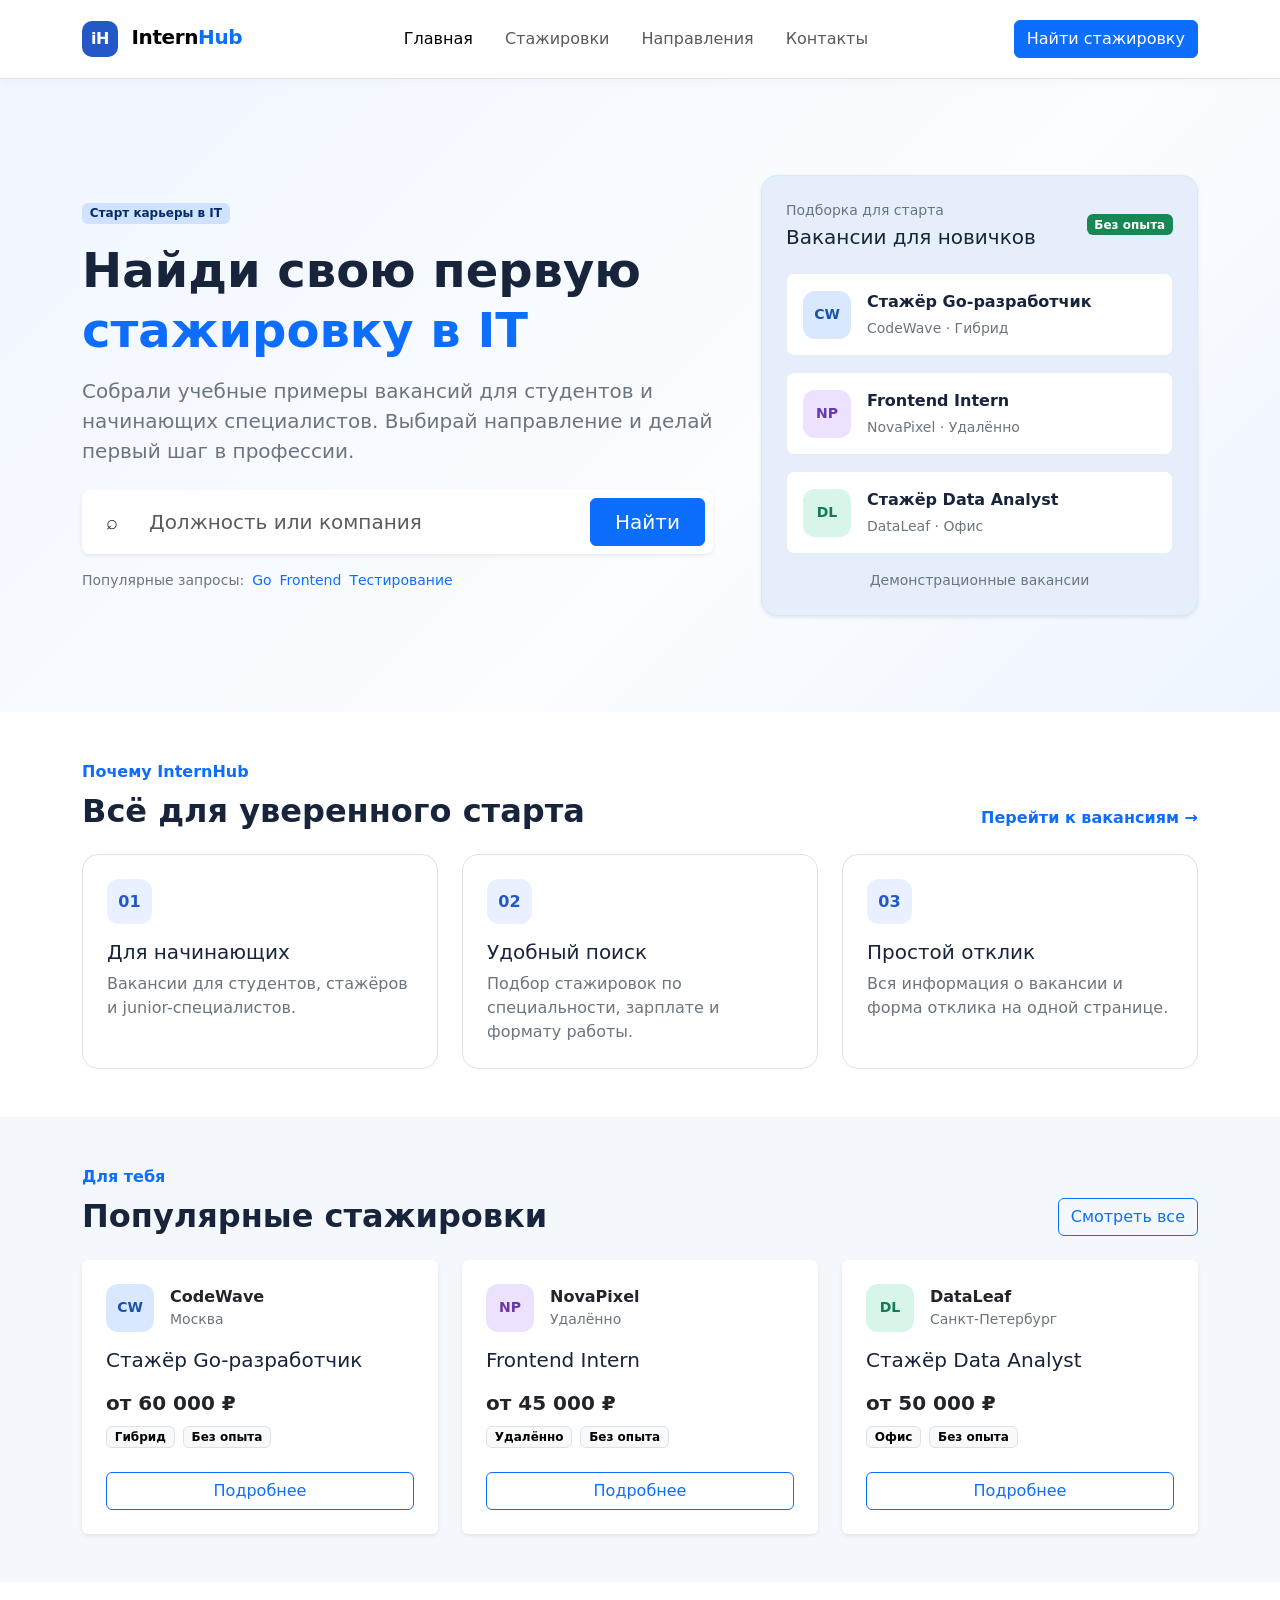
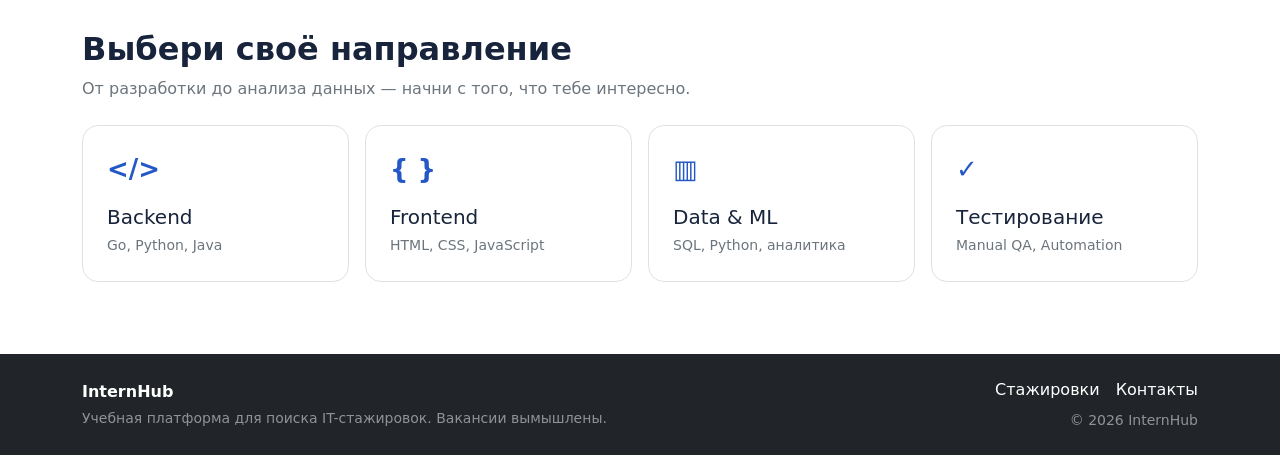
==== index.html @ 25e25982 "feat: create Bootstrap homepage" ====
<!DOCTYPE html>
<html lang="ru">
<head>
  <meta charset="UTF-8">
  <meta name="viewport" content="width=device-width, initial-scale=1.0">
  <meta name="description" content="InternHub — учебная платформа для поиска IT-стажировок и вакансий без опыта.">
  <title>InternHub — стажировки в IT</title>
  <link rel="stylesheet" href="https://cdn.jsdelivr.net/npm/bootstrap@5.3.8/dist/css/bootstrap.min.css">
  <link rel="stylesheet" href="css/custom.css">
</head>
<body>
  <header class="site-header sticky-top">
    <nav class="navbar navbar-expand-lg bg-white border-bottom py-3" aria-label="Основная навигация">
      <div class="container">
        <a class="navbar-brand fw-bold" href="index.html"><span class="brand-mark">iH</span> Intern<span class="text-primary">Hub</span></a>
        <button class="navbar-toggler" type="button" data-bs-toggle="collapse" data-bs-target="#mainNavbar"
                aria-controls="mainNavbar" aria-expanded="false" aria-label="Открыть меню">
          <span class="navbar-toggler-icon"></span>
        </button>
        <div class="collapse navbar-collapse" id="mainNavbar">
          <ul class="navbar-nav mx-auto gap-lg-3">
            <li class="nav-item"><a class="nav-link active" aria-current="page" href="index.html">Главная</a></li>
            <li class="nav-item"><a class="nav-link" href="catalog.html">Стажировки</a></li>
            <li class="nav-item"><a class="nav-link" href="index.html#directions">Направления</a></li>
            <li class="nav-item"><a class="nav-link" href="contacts.html">Контакты</a></li>
          </ul>
          <a class="btn btn-primary mt-3 mt-lg-0" href="catalog.html">Найти стажировку</a>
        </div>
      </div>
    </nav>
  </header>

  <main>
    <section class="hero container-fluid py-5">
      <div class="container py-lg-5">
        <div class="row align-items-center g-5">
          <div class="col-12 col-lg-7">
            <span class="badge bg-primary-subtle text-primary-emphasis mb-3">Старт карьеры в IT</span>
            <h1 class="display-5 fw-bold lh-sm mb-3">Найди свою первую <span class="text-primary">стажировку в IT</span></h1>
            <p class="lead text-secondary mb-4">Собрали учебные примеры вакансий для студентов и начинающих специалистов. Выбирай направление и делай первый шаг в профессии.</p>
            <form class="hero__search bg-white rounded-3 shadow-sm p-2" action="catalog.html" method="get" role="search">
              <div class="input-group input-group-lg">
                <span class="input-group-text bg-white border-0" aria-hidden="true">⌕</span>
                <input class="form-control border-0" type="search" name="q" aria-label="Поиск по должности или компании" placeholder="Должность или компания">
                <button class="btn btn-primary rounded-2 px-4" type="submit">Найти</button>
              </div>
            </form>
            <div class="d-flex flex-wrap align-items-center gap-2 mt-3 small text-secondary">
              <span>Популярные запросы:</span>
              <a href="catalog.html?q=Go" class="text-decoration-none">Go</a>
              <a href="catalog.html?q=Frontend" class="text-decoration-none">Frontend</a>
              <a href="catalog.html?q=QA" class="text-decoration-none">Тестирование</a>
            </div>
          </div>
          <div class="col-12 col-lg-5">
            <div class="hero__panel rounded-4 p-4 shadow-sm">
              <div class="d-flex justify-content-between align-items-center mb-4">
                <div>
                  <p class="text-secondary small mb-1">Подборка для старта</p>
                  <h2 class="h5 mb-0">Вакансии для новичков</h2>
                </div>
                <span class="badge text-bg-success">Без опыта</span>
              </div>
              <div class="preview-job d-flex gap-3 align-items-center bg-white rounded-3 p-3 mb-3">
                <span class="company-avatar company-avatar--blue">CW</span>
                <div>
                  <p class="fw-semibold mb-1">Стажёр Go-разработчик</p>
                  <p class="small text-secondary mb-0">CodeWave · Гибрид</p>
                </div>
              </div>
              <div class="preview-job d-flex gap-3 align-items-center bg-white rounded-3 p-3 mb-3">
                <span class="company-avatar company-avatar--purple">NP</span>
                <div>
                  <p class="fw-semibold mb-1">Frontend Intern</p>
                  <p class="small text-secondary mb-0">NovaPixel · Удалённо</p>
                </div>
              </div>
              <div class="preview-job d-flex gap-3 align-items-center bg-white rounded-3 p-3">
                <span class="company-avatar company-avatar--green">DL</span>
                <div>
                  <p class="fw-semibold mb-1">Стажёр Data Analyst</p>
                  <p class="small text-secondary mb-0">DataLeaf · Офис</p>
                </div>
              </div>
              <p class="small text-secondary text-center mt-3 mb-0">Демонстрационные вакансии</p>
            </div>
          </div>
        </div>
      </div>
    </section>

    <section class="container py-5" id="advantages">
      <div class="row g-4 align-items-end mb-4">
        <div class="col-12 col-lg-8">
          <p class="text-primary fw-semibold mb-2">Почему InternHub</p>
          <h2 class="h2 fw-bold mb-0">Всё для уверенного старта</h2>
        </div>
        <div class="col-12 col-lg-4 text-lg-end"><a class="text-decoration-none fw-semibold" href="catalog.html">Перейти к вакансиям →</a></div>
      </div>
      <div class="row g-4">
        <div class="col-12 col-md-4">
          <div class="feature-card border rounded-4 p-4 h-100 bg-white">
            <span class="feature-card__icon mb-3" aria-hidden="true">01</span>
            <h3 class="h5">Для начинающих</h3>
            <p class="text-secondary mb-0">Вакансии для студентов, стажёров и junior-специалистов.</p>
          </div>
        </div>
        <div class="col-12 col-md-4">
          <div class="feature-card border rounded-4 p-4 h-100 bg-white">
            <span class="feature-card__icon mb-3" aria-hidden="true">02</span>
            <h3 class="h5">Удобный поиск</h3>
            <p class="text-secondary mb-0">Подбор стажировок по специальности, зарплате и формату работы.</p>
          </div>
        </div>
        <div class="col-12 col-md-4">
          <div class="feature-card border rounded-4 p-4 h-100 bg-white">
            <span class="feature-card__icon mb-3" aria-hidden="true">03</span>
            <h3 class="h5">Простой отклик</h3>
            <p class="text-secondary mb-0">Вся информация о вакансии и форма отклика на одной странице.</p>
          </div>
        </div>
      </div>
    </section>

    <section class="section-soft py-5" id="popular">
      <div class="container">
        <div class="d-flex flex-wrap justify-content-between align-items-end gap-3 mb-4">
          <div>
            <p class="text-primary fw-semibold mb-2">Для тебя</p>
            <h2 class="h2 fw-bold mb-0">Популярные стажировки</h2>
          </div>
          <a href="catalog.html" class="btn btn-outline-primary">Смотреть все</a>
        </div>
        <div class="row g-4">
          <div class="col-12 col-md-6 col-lg-4">
            <article class="card job-card h-100 border-0 shadow-sm">
              <div class="card-body p-4 d-flex flex-column">
                <div class="d-flex align-items-center gap-3 mb-3">
                  <span class="company-avatar company-avatar--blue">CW</span>
                  <div><p class="fw-semibold mb-0">CodeWave</p><p class="small text-secondary mb-0">Москва</p></div>
                </div>
                <h3 class="h5"><a class="job-card__link" href="vacancy.html?id=go-backend">Стажёр Go-разработчик</a></h3>
                <p class="fw-bold fs-5 my-2">от 60 000 ₽</p>
                <div class="d-flex flex-wrap gap-2 mb-4"><span class="badge text-bg-light border">Гибрид</span><span class="badge text-bg-light border">Без опыта</span></div>
                <a class="btn btn-outline-primary mt-auto" href="vacancy.html?id=go-backend">Подробнее</a>
              </div>
            </article>
          </div>
          <div class="col-12 col-md-6 col-lg-4">
            <article class="card job-card h-100 border-0 shadow-sm">
              <div class="card-body p-4 d-flex flex-column">
                <div class="d-flex align-items-center gap-3 mb-3">
                  <span class="company-avatar company-avatar--purple">NP</span>
                  <div><p class="fw-semibold mb-0">NovaPixel</p><p class="small text-secondary mb-0">Удалённо</p></div>
                </div>
                <h3 class="h5"><a class="job-card__link" href="vacancy.html?id=frontend">Frontend Intern</a></h3>
                <p class="fw-bold fs-5 my-2">от 45 000 ₽</p>
                <div class="d-flex flex-wrap gap-2 mb-4"><span class="badge text-bg-light border">Удалённо</span><span class="badge text-bg-light border">Без опыта</span></div>
                <a class="btn btn-outline-primary mt-auto" href="vacancy.html?id=frontend">Подробнее</a>
              </div>
            </article>
          </div>
          <div class="col-12 col-md-6 col-lg-4">
            <article class="card job-card h-100 border-0 shadow-sm">
              <div class="card-body p-4 d-flex flex-column">
                <div class="d-flex align-items-center gap-3 mb-3">
                  <span class="company-avatar company-avatar--green">DL</span>
                  <div><p class="fw-semibold mb-0">DataLeaf</p><p class="small text-secondary mb-0">Санкт-Петербург</p></div>
                </div>
                <h3 class="h5"><a class="job-card__link" href="vacancy.html?id=data-analyst">Стажёр Data Analyst</a></h3>
                <p class="fw-bold fs-5 my-2">от 50 000 ₽</p>
                <div class="d-flex flex-wrap gap-2 mb-4"><span class="badge text-bg-light border">Офис</span><span class="badge text-bg-light border">Без опыта</span></div>
                <a class="btn btn-outline-primary mt-auto" href="vacancy.html?id=data-analyst">Подробнее</a>
              </div>
            </article>
          </div>
        </div>
      </div>
    </section>

    <section class="container py-5" id="directions">
      <div class="row align-items-center g-3 mb-4">
        <div class="col-12 col-lg-8"><h2 class="h2 fw-bold mb-2">Выбери своё направление</h2><p class="text-secondary mb-0">От разработки до анализа данных — начни с того, что тебе интересно.</p></div>
      </div>
      <div class="row g-3">
        <div class="col-12 col-sm-6 col-lg-3"><a class="direction-card d-block border rounded-4 p-4 text-decoration-none h-100" href="catalog.html?direction=Backend"><span class="direction-card__icon" aria-hidden="true">&lt;/&gt;</span><h3 class="h5 mt-3 mb-1">Backend</h3><span class="text-secondary small">Go, Python, Java</span></a></div>
        <div class="col-12 col-sm-6 col-lg-3"><a class="direction-card d-block border rounded-4 p-4 text-decoration-none h-100" href="catalog.html?direction=Frontend"><span class="direction-card__icon" aria-hidden="true">{ }</span><h3 class="h5 mt-3 mb-1">Frontend</h3><span class="text-secondary small">HTML, CSS, JavaScript</span></a></div>
        <div class="col-12 col-sm-6 col-lg-3"><a class="direction-card d-block border rounded-4 p-4 text-decoration-none h-100" href="catalog.html?direction=Data"><span class="direction-card__icon" aria-hidden="true">▥</span><h3 class="h5 mt-3 mb-1">Data &amp; ML</h3><span class="text-secondary small">SQL, Python, аналитика</span></a></div>
        <div class="col-12 col-sm-6 col-lg-3"><a class="direction-card d-block border rounded-4 p-4 text-decoration-none h-100" href="catalog.html?direction=QA"><span class="direction-card__icon" aria-hidden="true">✓</span><h3 class="h5 mt-3 mb-1">Тестирование</h3><span class="text-secondary small">Manual QA, Automation</span></a></div>
      </div>
    </section>
  </main>

  <footer class="footer bg-dark text-white py-4 mt-4">
    <div class="container">
      <div class="row align-items-center g-3">
        <div class="col-12 col-md-6"><p class="fw-semibold mb-1">InternHub</p><p class="small text-white-50 mb-0">Учебная платформа для поиска IT-стажировок. Вакансии вымышлены.</p></div>
        <div class="col-12 col-md-6 text-md-end"><a class="text-white text-decoration-none me-3" href="catalog.html">Стажировки</a><a class="text-white text-decoration-none" href="contacts.html">Контакты</a><p class="small text-white-50 mb-0 mt-2">© 2026 InternHub</p></div>
      </div>
    </div>
  </footer>

  <script src="https://cdn.jsdelivr.net/npm/bootstrap@5.3.8/dist/js/bootstrap.bundle.min.js"></script>
</body>
</html>
---- css/custom.css ----
:root {
  --brand: #2458c7;
  --ink: #17243b;
  --soft: #f4f7fc;
}

html { scroll-behavior: smooth; scroll-padding-top: 90px; }
body { min-height: 100vh; color: var(--ink); background: #fff; }
.site-header { box-shadow: 0 2px 12px rgba(21, 46, 87, .04); }
.navbar-brand { letter-spacing: -.4px; }
.brand-mark {
  display: inline-grid;
  place-items: center;
  width: 36px;
  height: 36px;
  margin-right: 7px;
  border-radius: 10px;
  background: var(--brand);
  color: #fff;
  font-size: 16px;
}
.nav-link { font-weight: 500; }

.hero { background: linear-gradient(135deg, #f1f6ff 0%, #fbfdff 60%, #eef5ff 100%); }
.hero__search { max-width: 670px; }
.hero__search .form-control:focus { box-shadow: none; }
.hero__panel { background: #e6eefc; border: 1px solid #d9e6fb; }
.preview-job { border: 1px solid #e8edf5; }
.company-avatar {
  display: inline-grid;
  flex: 0 0 48px;
  place-items: center;
  width: 48px;
  height: 48px;
  border-radius: 12px;
  font-size: 14px;
  font-weight: 800;
}
.company-avatar--blue { color: #1853aa; background: #d9e8ff; }
.company-avatar--purple { color: #6639aa; background: #ece2ff; }
.company-avatar--green { color: #137b56; background: #d7f5e9; }

.section-soft { background: var(--soft); }
.feature-card, .direction-card { transition: box-shadow .2s, transform .2s; }
.feature-card:hover, .direction-card:hover { box-shadow: 0 10px 28px rgba(22, 49, 89, .09); transform: translateY(-2px); }
.feature-card__icon {
  display: inline-grid;
  place-items: center;
  width: 45px;
  height: 45px;
  border-radius: 12px;
  background: #e9f0ff;
  color: var(--brand);
  font-weight: 800;
}
.job-card { transition: transform .2s, box-shadow .2s; }
.job-card:hover { transform: translateY(-3px); box-shadow: 0 14px 30px rgba(25, 50, 91, .12) !important; }
.job-card__link { color: var(--ink); text-decoration: none; }
.job-card__link:hover { color: var(--brand); }
.direction-card { color: var(--ink); background: #fff; }
.direction-card__icon { color: var(--brand); font-weight: 800; font-size: 26px; }

@media (max-width: 575.98px) {
  .hero__search .input-group { flex-wrap: wrap; }
  .hero__search .input-group-text { display: none; }
  .hero__search .form-control { flex: 1 0 100%; padding: 12px; }
  .hero__search .btn { flex: 1 0 100%; margin-top: 8px; }
}
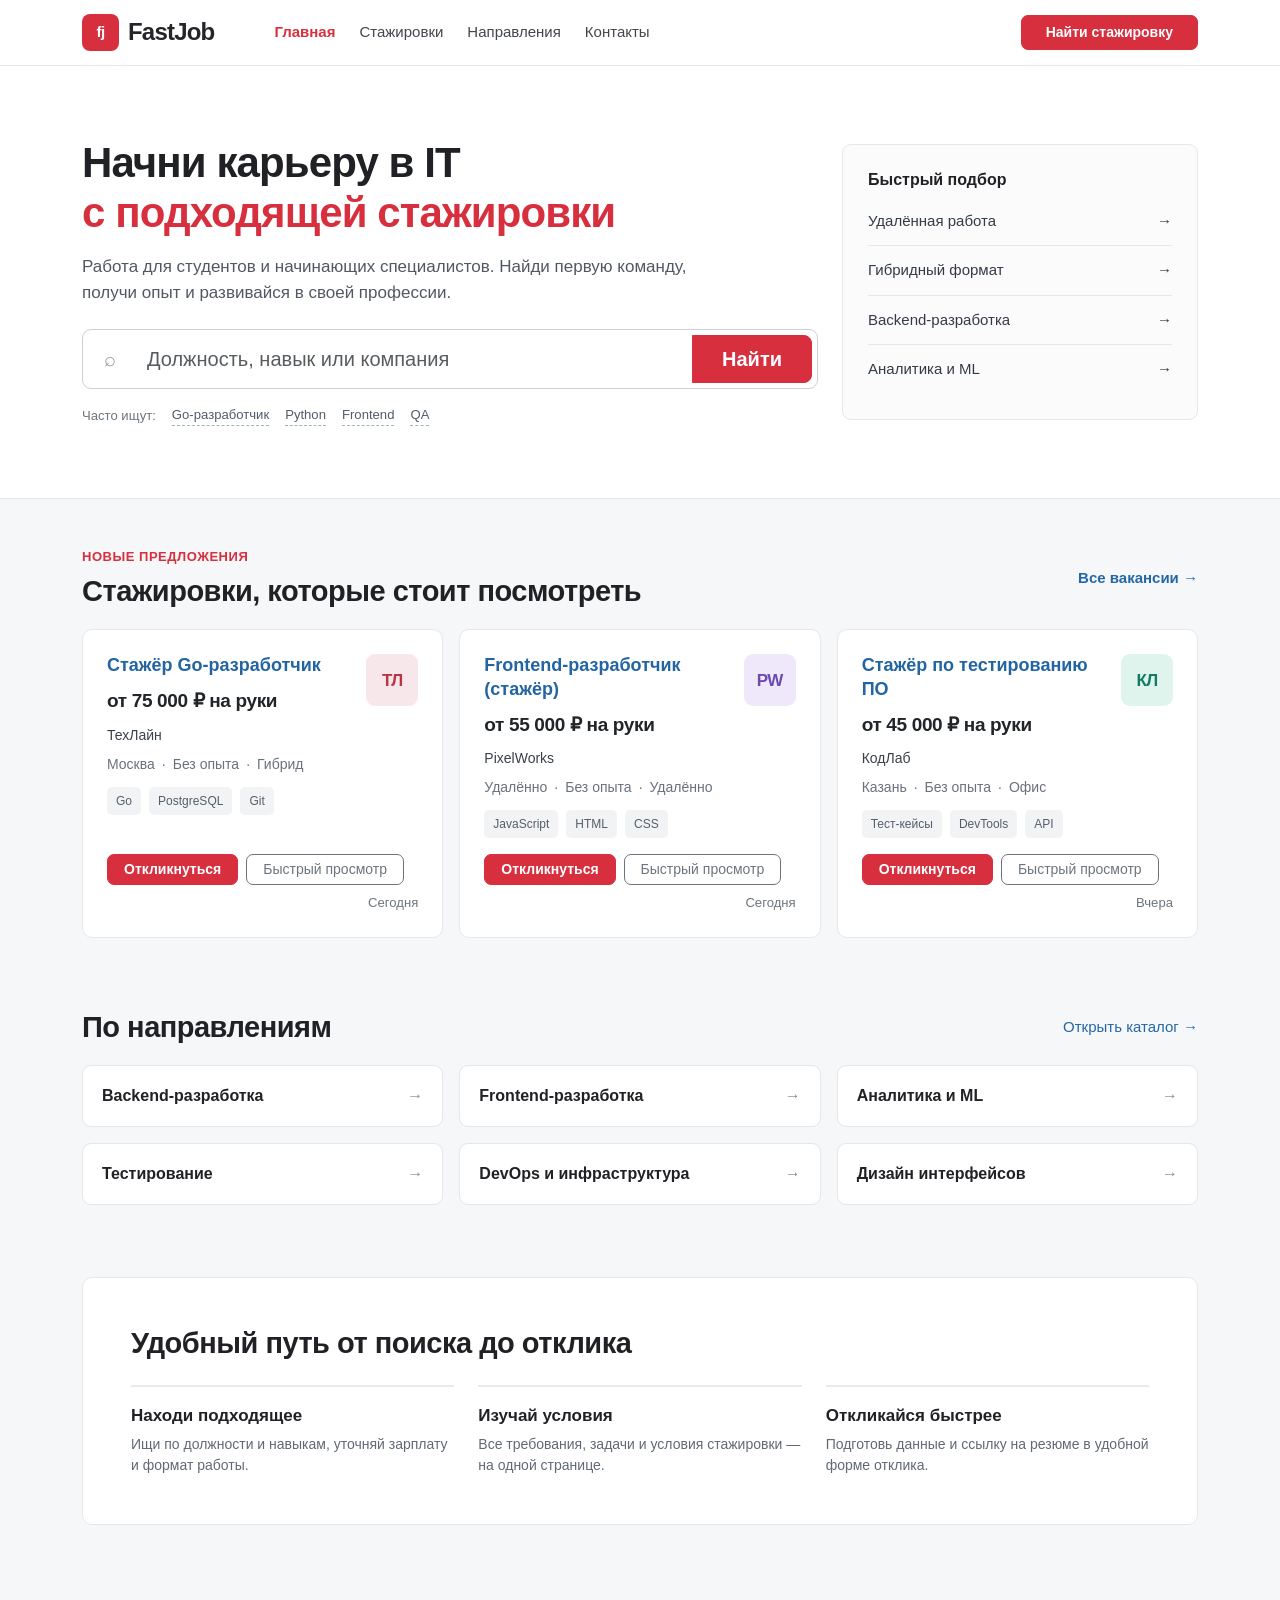
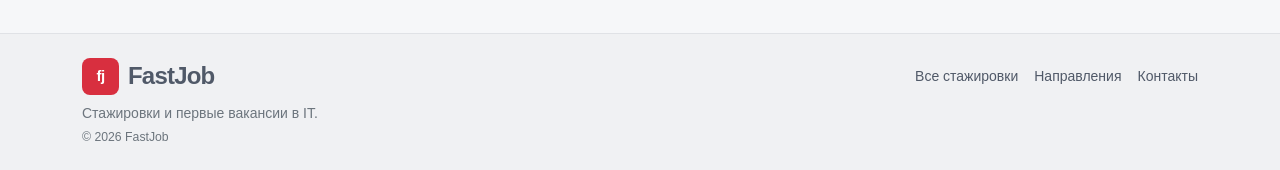
==== commit 6c3691e4: "feat: add Bootstrap components and job pages" ====
--- a/index.html
+++ b/index.html
@@ -2,204 +2,134 @@
 <html lang="ru">
 <head>
   <meta charset="UTF-8">
-  <meta name="viewport" content="width=device-width, initial-scale=1.0">
-  <meta name="description" content="InternHub — учебная платформа для поиска IT-стажировок и вакансий без опыта.">
-  <title>InternHub — стажировки в IT</title>
+  <meta name="viewport" content="width=device-width, initial-scale=1">
+  <meta name="description" content="FastJob — найди стажировку и начни карьеру в IT.">
+  <title>Стажировки в IT — FastJob</title>
   <link rel="stylesheet" href="https://cdn.jsdelivr.net/npm/bootstrap@5.3.8/dist/css/bootstrap.min.css">
   <link rel="stylesheet" href="css/custom.css">
 </head>
 <body>
-  <header class="site-header sticky-top">
-    <nav class="navbar navbar-expand-lg bg-white border-bottom py-3" aria-label="Основная навигация">
-      <div class="container">
-        <a class="navbar-brand fw-bold" href="index.html"><span class="brand-mark">iH</span> Intern<span class="text-primary">Hub</span></a>
-        <button class="navbar-toggler" type="button" data-bs-toggle="collapse" data-bs-target="#mainNavbar"
-                aria-controls="mainNavbar" aria-expanded="false" aria-label="Открыть меню">
-          <span class="navbar-toggler-icon"></span>
-        </button>
-        <div class="collapse navbar-collapse" id="mainNavbar">
-          <ul class="navbar-nav mx-auto gap-lg-3">
-            <li class="nav-item"><a class="nav-link active" aria-current="page" href="index.html">Главная</a></li>
-            <li class="nav-item"><a class="nav-link" href="catalog.html">Стажировки</a></li>
-            <li class="nav-item"><a class="nav-link" href="index.html#directions">Направления</a></li>
-            <li class="nav-item"><a class="nav-link" href="contacts.html">Контакты</a></li>
-          </ul>
-          <a class="btn btn-primary mt-3 mt-lg-0" href="catalog.html">Найти стажировку</a>
+<a class="visually-hidden-focusable" href="#main">Перейти к содержимому</a>
+<header class="site-header sticky-top">
+  <nav class="navbar navbar-expand-lg navbar-light" aria-label="Главное меню">
+    <div class="container">
+      <a class="brand" href="index.html" aria-label="FastJob — главная"><span class="brand__symbol">fj</span><span>FastJob</span></a>
+      <button class="navbar-toggler" type="button" data-bs-toggle="collapse" data-bs-target="#mainNavbar" aria-controls="mainNavbar" aria-expanded="false" aria-label="Открыть меню"><span class="navbar-toggler-icon"></span></button>
+      <div class="collapse navbar-collapse" id="mainNavbar">
+        <ul class="navbar-nav ms-lg-5 me-auto"><li class="nav-item"><a class="nav-link active" aria-current="page" href="index.html">Главная</a></li>
+<li class="nav-item"><a class="nav-link"  href="catalog.html">Стажировки</a></li>
+<li class="nav-item"><a class="nav-link"  href="index.html#directions">Направления</a></li>
+<li class="nav-item"><a class="nav-link"  href="contacts.html">Контакты</a></li></ul>
+        <a class="btn btn-primary mt-3 mt-lg-0 px-4" href="catalog.html">Найти стажировку</a>
+      </div>
+    </div>
+  </nav>
+</header>
+<main id="main">
+  <!-- Поиск -->
+  <section class="home-hero py-5">
+    <div class="container py-lg-4">
+      <div class="row g-4 align-items-center">
+        <div class="col-12 col-lg-8">
+          <h1 class="main-heading mb-3">Начни карьеру в IT<br><span class="text-primary">с подходящей стажировки</span></h1>
+          <p class="home-hero__lead mb-4">Работа для студентов и начинающих специалистов. Найди первую команду, получи опыт и развивайся в своей профессии.</p>
+          <form action="catalog.html" method="get" class="search-panel" role="search">
+            <div class="input-group input-group-lg">
+              <span class="input-group-text" aria-hidden="true">⌕</span>
+              <input class="form-control" type="search" name="q" aria-label="Поиск вакансий" placeholder="Должность, навык или компания">
+              <button type="submit" class="btn btn-primary">Найти</button>
+            </div>
+          </form>
+          <div class="d-flex flex-wrap gap-3 mt-3 quick-links align-items-center small">
+            <span class="text-secondary">Часто ищут:</span>
+            <a href="catalog.html?q=Go">Go-разработчик</a>
+            <a href="catalog.html?q=Python">Python</a>
+            <a href="catalog.html?q=Frontend">Frontend</a>
+            <a href="catalog.html?q=QA">QA</a>
+          </div>
+        </div>
+        <div class="col-12 col-lg-4">
+          <aside class="home-hero__aside" aria-label="Быстрый поиск">
+            <h2 class="aside-title mb-2">Быстрый подбор</h2>
+            <a class="aside-link" href="catalog.html?format=Удалённо"><span>Удалённая работа</span><span aria-hidden="true">→</span></a>
+            <a class="aside-link" href="catalog.html?format=Гибрид"><span>Гибридный формат</span><span aria-hidden="true">→</span></a>
+            <a class="aside-link" href="catalog.html?direction=Backend"><span>Backend-разработка</span><span aria-hidden="true">→</span></a>
+            <a class="aside-link" href="catalog.html?direction=Data"><span>Аналитика и ML</span><span aria-hidden="true">→</span></a>
+          </aside>
         </div>
       </div>
-    </nav>
-  </header>
+    </div>
+  </section>
 
-  <main>
-    <section class="hero container-fluid py-5">
-      <div class="container py-lg-5">
-        <div class="row align-items-center g-5">
-          <div class="col-12 col-lg-7">
-            <span class="badge bg-primary-subtle text-primary-emphasis mb-3">Старт карьеры в IT</span>
-            <h1 class="display-5 fw-bold lh-sm mb-3">Найди свою первую <span class="text-primary">стажировку в IT</span></h1>
-            <p class="lead text-secondary mb-4">Собрали учебные примеры вакансий для студентов и начинающих специалистов. Выбирай направление и делай первый шаг в профессии.</p>
-            <form class="hero__search bg-white rounded-3 shadow-sm p-2" action="catalog.html" method="get" role="search">
-              <div class="input-group input-group-lg">
-                <span class="input-group-text bg-white border-0" aria-hidden="true">⌕</span>
-                <input class="form-control border-0" type="search" name="q" aria-label="Поиск по должности или компании" placeholder="Должность или компания">
-                <button class="btn btn-primary rounded-2 px-4" type="submit">Найти</button>
-              </div>
-            </form>
-            <div class="d-flex flex-wrap align-items-center gap-2 mt-3 small text-secondary">
-              <span>Популярные запросы:</span>
-              <a href="catalog.html?q=Go" class="text-decoration-none">Go</a>
-              <a href="catalog.html?q=Frontend" class="text-decoration-none">Frontend</a>
-              <a href="catalog.html?q=QA" class="text-decoration-none">Тестирование</a>
-            </div>
-          </div>
-          <div class="col-12 col-lg-5">
-            <div class="hero__panel rounded-4 p-4 shadow-sm">
-              <div class="d-flex justify-content-between align-items-center mb-4">
-                <div>
-                  <p class="text-secondary small mb-1">Подборка для старта</p>
-                  <h2 class="h5 mb-0">Вакансии для новичков</h2>
-                </div>
-                <span class="badge text-bg-success">Без опыта</span>
-              </div>
-              <div class="preview-job d-flex gap-3 align-items-center bg-white rounded-3 p-3 mb-3">
-                <span class="company-avatar company-avatar--blue">CW</span>
-                <div>
-                  <p class="fw-semibold mb-1">Стажёр Go-разработчик</p>
-                  <p class="small text-secondary mb-0">CodeWave · Гибрид</p>
-                </div>
-              </div>
-              <div class="preview-job d-flex gap-3 align-items-center bg-white rounded-3 p-3 mb-3">
-                <span class="company-avatar company-avatar--purple">NP</span>
-                <div>
-                  <p class="fw-semibold mb-1">Frontend Intern</p>
-                  <p class="small text-secondary mb-0">NovaPixel · Удалённо</p>
-                </div>
-              </div>
-              <div class="preview-job d-flex gap-3 align-items-center bg-white rounded-3 p-3">
-                <span class="company-avatar company-avatar--green">DL</span>
-                <div>
-                  <p class="fw-semibold mb-1">Стажёр Data Analyst</p>
-                  <p class="small text-secondary mb-0">DataLeaf · Офис</p>
-                </div>
-              </div>
-              <p class="small text-secondary text-center mt-3 mb-0">Демонстрационные вакансии</p>
-            </div>
-          </div>
-        </div>
-      </div>
-    </section>
+  <section class="container py-5" id="popular">
+    <div class="section-heading">
+      <div><div class="kicker mb-2">Новые предложения</div><h2 class="section-title mb-0">Стажировки, которые стоит посмотреть</h2></div>
+      <a class="text-decoration-none fw-semibold" href="catalog.html">Все вакансии →</a>
+    </div>
+    <div class="row g-3" id="homeJobs" aria-live="polite"></div>
+  </section>
 
-    <section class="container py-5" id="advantages">
-      <div class="row g-4 align-items-end mb-4">
-        <div class="col-12 col-lg-8">
-          <p class="text-primary fw-semibold mb-2">Почему InternHub</p>
-          <h2 class="h2 fw-bold mb-0">Всё для уверенного старта</h2>
-        </div>
-        <div class="col-12 col-lg-4 text-lg-end"><a class="text-decoration-none fw-semibold" href="catalog.html">Перейти к вакансиям →</a></div>
-      </div>
+  <section class="container py-4" id="directions">
+    <div class="section-heading"><h2 class="section-title mb-0">По направлениям</h2><a class="text-decoration-none" href="catalog.html">Открыть каталог →</a></div>
+    <div class="row g-3">
+      <div class="col-12 col-sm-6 col-lg-4"><a class="category-link" href="catalog.html?direction=Backend">Backend-разработка <span class="arrow">→</span></a></div>
+      <div class="col-12 col-sm-6 col-lg-4"><a class="category-link" href="catalog.html?direction=Frontend">Frontend-разработка <span class="arrow">→</span></a></div>
+      <div class="col-12 col-sm-6 col-lg-4"><a class="category-link" href="catalog.html?direction=Data">Аналитика и ML <span class="arrow">→</span></a></div>
+      <div class="col-12 col-sm-6 col-lg-4"><a class="category-link" href="catalog.html?direction=QA">Тестирование <span class="arrow">→</span></a></div>
+      <div class="col-12 col-sm-6 col-lg-4"><a class="category-link" href="catalog.html?direction=DevOps">DevOps и инфраструктура <span class="arrow">→</span></a></div>
+      <div class="col-12 col-sm-6 col-lg-4"><a class="category-link" href="catalog.html?direction=Design">Дизайн интерфейсов <span class="arrow">→</span></a></div>
+    </div>
+  </section>
+
+  <section class="container py-5">
+    <div class="surface p-4 p-md-5">
+      <h2 class="section-title mb-4">Удобный путь от поиска до отклика</h2>
       <div class="row g-4">
-        <div class="col-12 col-md-4">
-          <div class="feature-card border rounded-4 p-4 h-100 bg-white">
-            <span class="feature-card__icon mb-3" aria-hidden="true">01</span>
-            <h3 class="h5">Для начинающих</h3>
-            <p class="text-secondary mb-0">Вакансии для студентов, стажёров и junior-специалистов.</p>
-          </div>
-        </div>
-        <div class="col-12 col-md-4">
-          <div class="feature-card border rounded-4 p-4 h-100 bg-white">
-            <span class="feature-card__icon mb-3" aria-hidden="true">02</span>
-            <h3 class="h5">Удобный поиск</h3>
-            <p class="text-secondary mb-0">Подбор стажировок по специальности, зарплате и формату работы.</p>
-          </div>
-        </div>
-        <div class="col-12 col-md-4">
-          <div class="feature-card border rounded-4 p-4 h-100 bg-white">
-            <span class="feature-card__icon mb-3" aria-hidden="true">03</span>
-            <h3 class="h5">Простой отклик</h3>
-            <p class="text-secondary mb-0">Вся информация о вакансии и форма отклика на одной странице.</p>
-          </div>
-        </div>
-      </div>
-    </section>
-
-    <section class="section-soft py-5" id="popular">
-      <div class="container">
-        <div class="d-flex flex-wrap justify-content-between align-items-end gap-3 mb-4">
-          <div>
-            <p class="text-primary fw-semibold mb-2">Для тебя</p>
-            <h2 class="h2 fw-bold mb-0">Популярные стажировки</h2>
-          </div>
-          <a href="catalog.html" class="btn btn-outline-primary">Смотреть все</a>
-        </div>
-        <div class="row g-4">
-          <div class="col-12 col-md-6 col-lg-4">
-            <article class="card job-card h-100 border-0 shadow-sm">
-              <div class="card-body p-4 d-flex flex-column">
-                <div class="d-flex align-items-center gap-3 mb-3">
-                  <span class="company-avatar company-avatar--blue">CW</span>
-                  <div><p class="fw-semibold mb-0">CodeWave</p><p class="small text-secondary mb-0">Москва</p></div>
-                </div>
-                <h3 class="h5"><a class="job-card__link" href="vacancy.html?id=go-backend">Стажёр Go-разработчик</a></h3>
-                <p class="fw-bold fs-5 my-2">от 60 000 ₽</p>
-                <div class="d-flex flex-wrap gap-2 mb-4"><span class="badge text-bg-light border">Гибрид</span><span class="badge text-bg-light border">Без опыта</span></div>
-                <a class="btn btn-outline-primary mt-auto" href="vacancy.html?id=go-backend">Подробнее</a>
-              </div>
-            </article>
-          </div>
-          <div class="col-12 col-md-6 col-lg-4">
-            <article class="card job-card h-100 border-0 shadow-sm">
-              <div class="card-body p-4 d-flex flex-column">
-                <div class="d-flex align-items-center gap-3 mb-3">
-                  <span class="company-avatar company-avatar--purple">NP</span>
-                  <div><p class="fw-semibold mb-0">NovaPixel</p><p class="small text-secondary mb-0">Удалённо</p></div>
-                </div>
-                <h3 class="h5"><a class="job-card__link" href="vacancy.html?id=frontend">Frontend Intern</a></h3>
-                <p class="fw-bold fs-5 my-2">от 45 000 ₽</p>
-                <div class="d-flex flex-wrap gap-2 mb-4"><span class="badge text-bg-light border">Удалённо</span><span class="badge text-bg-light border">Без опыта</span></div>
-                <a class="btn btn-outline-primary mt-auto" href="vacancy.html?id=frontend">Подробнее</a>
-              </div>
-            </article>
-          </div>
-          <div class="col-12 col-md-6 col-lg-4">
-            <article class="card job-card h-100 border-0 shadow-sm">
-              <div class="card-body p-4 d-flex flex-column">
-                <div class="d-flex align-items-center gap-3 mb-3">
-                  <span class="company-avatar company-avatar--green">DL</span>
-                  <div><p class="fw-semibold mb-0">DataLeaf</p><p class="small text-secondary mb-0">Санкт-Петербург</p></div>
-                </div>
-                <h3 class="h5"><a class="job-card__link" href="vacancy.html?id=data-analyst">Стажёр Data Analyst</a></h3>
-                <p class="fw-bold fs-5 my-2">от 50 000 ₽</p>
-                <div class="d-flex flex-wrap gap-2 mb-4"><span class="badge text-bg-light border">Офис</span><span class="badge text-bg-light border">Без опыта</span></div>
-                <a class="btn btn-outline-primary mt-auto" href="vacancy.html?id=data-analyst">Подробнее</a>
-              </div>
-            </article>
-          </div>
-        </div>
-      </div>
-    </section>
-
-    <section class="container py-5" id="directions">
-      <div class="row align-items-center g-3 mb-4">
-        <div class="col-12 col-lg-8"><h2 class="h2 fw-bold mb-2">Выбери своё направление</h2><p class="text-secondary mb-0">От разработки до анализа данных — начни с того, что тебе интересно.</p></div>
-      </div>
-      <div class="row g-3">
-        <div class="col-12 col-sm-6 col-lg-3"><a class="direction-card d-block border rounded-4 p-4 text-decoration-none h-100" href="catalog.html?direction=Backend"><span class="direction-card__icon" aria-hidden="true">&lt;/&gt;</span><h3 class="h5 mt-3 mb-1">Backend</h3><span class="text-secondary small">Go, Python, Java</span></a></div>
-        <div class="col-12 col-sm-6 col-lg-3"><a class="direction-card d-block border rounded-4 p-4 text-decoration-none h-100" href="catalog.html?direction=Frontend"><span class="direction-card__icon" aria-hidden="true">{ }</span><h3 class="h5 mt-3 mb-1">Frontend</h3><span class="text-secondary small">HTML, CSS, JavaScript</span></a></div>
-        <div class="col-12 col-sm-6 col-lg-3"><a class="direction-card d-block border rounded-4 p-4 text-decoration-none h-100" href="catalog.html?direction=Data"><span class="direction-card__icon" aria-hidden="true">▥</span><h3 class="h5 mt-3 mb-1">Data &amp; ML</h3><span class="text-secondary small">SQL, Python, аналитика</span></a></div>
-        <div class="col-12 col-sm-6 col-lg-3"><a class="direction-card d-block border rounded-4 p-4 text-decoration-none h-100" href="catalog.html?direction=QA"><span class="direction-card__icon" aria-hidden="true">✓</span><h3 class="h5 mt-3 mb-1">Тестирование</h3><span class="text-secondary small">Manual QA, Automation</span></a></div>
-      </div>
-    </section>
-  </main>
-
-  <footer class="footer bg-dark text-white py-4 mt-4">
-    <div class="container">
-      <div class="row align-items-center g-3">
-        <div class="col-12 col-md-6"><p class="fw-semibold mb-1">InternHub</p><p class="small text-white-50 mb-0">Учебная платформа для поиска IT-стажировок. Вакансии вымышлены.</p></div>
-        <div class="col-12 col-md-6 text-md-end"><a class="text-white text-decoration-none me-3" href="catalog.html">Стажировки</a><a class="text-white text-decoration-none" href="contacts.html">Контакты</a><p class="small text-white-50 mb-0 mt-2">© 2026 InternHub</p></div>
+        <div class="col-md-4"><div class="benefit-item"><h3>Находи подходящее</h3><p class="mb-0">Ищи по должности и навыкам, уточняй зарплату и формат работы.</p></div></div>
+        <div class="col-md-4"><div class="benefit-item"><h3>Изучай условия</h3><p class="mb-0">Все требования, задачи и условия стажировки — на одной странице.</p></div></div>
+        <div class="col-md-4"><div class="benefit-item"><h3>Откликайся быстрее</h3><p class="mb-0">Подготовь данные и ссылку на резюме в удобной форме отклика.</p></div></div>
       </div>
     </div>
-  </footer>
-
-  <script src="https://cdn.jsdelivr.net/npm/bootstrap@5.3.8/dist/js/bootstrap.bundle.min.js"></script>
+  </section>
+</main>
+<!-- Быстрый просмотр вакансии -->
+<div class="modal fade" id="jobPreviewModal" tabindex="-1" aria-labelledby="modalJobTitle" aria-hidden="true">
+  <div class="modal-dialog modal-dialog-centered modal-lg">
+    <div class="modal-content">
+      <div class="modal-header border-bottom-0 pb-0">
+        <h2 class="modal-title fs-4 fw-bold" id="modalJobTitle">Вакансия</h2>
+        <button type="button" class="btn-close" data-bs-dismiss="modal" aria-label="Закрыть"></button>
+      </div>
+      <div class="modal-body pt-2">
+        <p class="text-secondary mb-2" id="modalCompany"></p>
+        <div class="h5 fw-bold mb-3" id="modalSalary"></div>
+        <p class="mb-1" id="modalDescription"></p>
+      </div>
+      <div class="modal-footer justify-content-start border-top-0 pt-0 pb-4">
+        <a class="btn btn-primary" href="vacancy.html" id="modalApply">Откликнуться</a>
+        <a class="btn btn-outline-secondary" href="vacancy.html" id="modalDetails">Подробнее о вакансии</a>
+      </div>
+    </div>
+  </div>
+</div>
+<footer class="site-footer py-4">
+  <div class="container">
+    <div class="row gy-3 align-items-start">
+      <div class="col-md-6">
+        <a class="brand mb-2" href="index.html"><span class="brand__symbol">fj</span><span>FastJob</span></a>
+        <p class="text-secondary mb-1">Стажировки и первые вакансии в IT.</p>
+        <p class="text-secondary small mb-0">© 2026 FastJob</p>
+      </div>
+      <div class="col-md-6 text-md-end d-flex flex-wrap justify-content-md-end gap-3 pt-md-2">
+        <a href="catalog.html">Все стажировки</a>
+        <a href="index.html#directions">Направления</a>
+        <a href="contacts.html">Контакты</a>
+      </div>
+    </div>
+  </div>
+</footer>
+<button class="back-to-top" id="backToTop" type="button" aria-label="Наверх" title="Наверх">↑</button>
+<script src="https://cdn.jsdelivr.net/npm/bootstrap@5.3.8/dist/js/bootstrap.bundle.min.js"></script>
+<script src="js/app.js"></script>
 </body>
 </html>
--- a/css/custom.css
+++ b/css/custom.css
@@ -1,68 +1,161 @@
 :root {
-  --brand: #2458c7;
-  --ink: #17243b;
-  --soft: #f4f7fc;
+  --accent: #d82f3f;
+  --accent-dark: #b62333;
+  --surface: #fff;
+  --page: #f6f7f9;
+  --text: #202124;
+  --muted: #717782;
+  --line: #e5e7eb;
 }
 
-html { scroll-behavior: smooth; scroll-padding-top: 90px; }
-body { min-height: 100vh; color: var(--ink); background: #fff; }
-.site-header { box-shadow: 0 2px 12px rgba(21, 46, 87, .04); }
-.navbar-brand { letter-spacing: -.4px; }
-.brand-mark {
-  display: inline-grid;
-  place-items: center;
-  width: 36px;
-  height: 36px;
-  margin-right: 7px;
-  border-radius: 10px;
-  background: var(--brand);
-  color: #fff;
-  font-size: 16px;
+html { scroll-behavior: smooth; scroll-padding-top: 95px; }
+body { background: var(--page); color: var(--text); font-family: Arial, Helvetica, sans-serif; font-size: 15px; }
+a { color: #2467a7; }
+a:hover { color: #155187; }
+.min-w-0 { min-width: 0; }
+.text-primary { color: var(--accent) !important; }
+.bg-primary { background-color: var(--accent) !important; }
+.btn-primary {
+  --bs-btn-bg: var(--accent); --bs-btn-border-color: var(--accent);
+  --bs-btn-hover-bg: var(--accent-dark); --bs-btn-hover-border-color: var(--accent-dark);
+  --bs-btn-active-bg: var(--accent-dark); --bs-btn-active-border-color: var(--accent-dark);
+  --bs-btn-disabled-bg: var(--accent); --bs-btn-disabled-border-color: var(--accent);
+  font-weight: 600;
 }
-.nav-link { font-weight: 500; }
+.btn-outline-primary {
+  --bs-btn-color: var(--accent); --bs-btn-border-color: var(--accent);
+  --bs-btn-hover-bg: var(--accent); --bs-btn-hover-border-color: var(--accent);
+  --bs-btn-active-bg: var(--accent-dark); --bs-btn-active-border-color: var(--accent-dark);
+}
+.btn { border-radius: 7px; }
+.form-control, .form-select { border-color: #d9dce1; border-radius: 7px; }
+.form-control:focus, .form-select:focus { border-color: #c6515c; box-shadow: 0 0 0 .2rem rgba(216,47,63,.12); }
+.form-check-input:checked { background-color: var(--accent); border-color: var(--accent); }
+:focus-visible { outline: 3px solid #a3c9f2; outline-offset: 3px; }
 
-.hero { background: linear-gradient(135deg, #f1f6ff 0%, #fbfdff 60%, #eef5ff 100%); }
-.hero__search { max-width: 670px; }
-.hero__search .form-control:focus { box-shadow: none; }
-.hero__panel { background: #e6eefc; border: 1px solid #d9e6fb; }
-.preview-job { border: 1px solid #e8edf5; }
-.company-avatar {
-  display: inline-grid;
-  flex: 0 0 48px;
-  place-items: center;
-  width: 48px;
-  height: 48px;
-  border-radius: 12px;
-  font-size: 14px;
-  font-weight: 800;
+/* Shared navigation */
+.site-header { background: #fff; border-bottom: 1px solid var(--line); }
+.brand { display: inline-flex; align-items: center; gap: 9px; font-size: 24px; font-weight: 800; letter-spacing: -.8px; text-decoration: none; color: #242529; }
+.brand:hover { color: #242529; }
+.brand__symbol { display: inline-flex; justify-content: center; align-items: center; width: 37px; height: 37px; background: var(--accent); border-radius: 8px; color: white; font-size: 15px; letter-spacing: -.5px; }
+.navbar { padding-top: 13px; padding-bottom: 13px; }
+.navbar .nav-link { font-size: 15px; color: #42464d; padding-left: 12px !important; padding-right: 12px !important; }
+.navbar .nav-link:hover, .navbar .nav-link.active { color: var(--accent); }
+.navbar .nav-link.active { font-weight: 700; }
+.site-header .btn { font-size: 14px; }
+
+/* Layout and headings */
+.main-heading { font-size: clamp(28px, 3.8vw, 42px); font-weight: 700; letter-spacing: -.9px; line-height: 1.2; }
+.section-title { font-size: clamp(23px, 2.5vw, 29px); letter-spacing: -.5px; font-weight: 700; }
+.section-heading { display: flex; align-items: center; justify-content: space-between; gap: 14px; margin-bottom: 20px; }
+.surface { background: #fff; border: 1px solid var(--line); border-radius: 10px; }
+.section-subtle { border-top: 1px solid var(--line); }
+.muted { color: var(--muted); }
+.kicker { color: var(--accent); font-weight: 700; font-size: 13px; text-transform: uppercase; letter-spacing: .04em; }
+.breadcrumb { margin-bottom: 18px; font-size: 14px; }
+.breadcrumb-item a { text-decoration: none; }
+.breadcrumb-item.active { color: #636b76; }
+
+/* Homepage search hero */
+.home-hero { background: white; border-bottom: 1px solid var(--line); }
+.home-hero__lead { max-width: 640px; color: #525863; font-size: 17px; }
+.search-panel { max-width: 900px; }
+.search-panel .input-group { background: #fff; border: 1px solid #ccd0d7; border-radius: 9px; padding: 5px; }
+.search-panel .input-group-text { border: none; background: none; color: #9197a1; }
+.search-panel .form-control { border: 0; box-shadow: none; }
+.search-panel .btn { min-width: 120px; }
+.quick-links a { color: #515b69; text-decoration: none; border-bottom: 1px dashed #a9afb8; }
+.quick-links a:hover { color: var(--accent); border-color: var(--accent); }
+.home-hero__aside { padding: 25px; background: #fbfbfc; border: 1px solid var(--line); border-radius: 9px; }
+.aside-title { font-weight: 700; font-size: 16px; }
+.aside-link { display: flex; align-items: center; justify-content: space-between; padding: 13px 0; text-decoration: none; border-bottom: 1px solid var(--line); color: #343b46; }
+.aside-link:last-child { border-bottom: 0; }
+.aside-link:hover { color: var(--accent); }
+.category-link { display: flex; align-items: center; justify-content: space-between; gap: 10px; padding: 18px 19px; border: 1px solid var(--line); border-radius: 9px; background: #fff; color: #202124; text-decoration: none; font-size: 16px; font-weight: 600; transition: border-color .15s, box-shadow .15s; }
+.category-link:hover { color: #202124; border-color: #c2c7d0; box-shadow: 0 3px 10px rgba(0,0,0,.04); }
+.category-link .arrow { color: #858b93; }
+.benefit-item { border-top: 2px solid #e9eaed; padding-top: 19px; }
+.benefit-item h3 { font-size: 17px; font-weight: 700; }
+.benefit-item p { font-size: 14px; color: #616976; }
+
+/* Job listings */
+.job-card { border: 1px solid var(--line); border-radius: 10px; background: #fff; box-shadow: none; }
+.job-card:hover { border-color: #cbd0d9; }
+.job-card__title { font-size: 20px; font-weight: 700; line-height: 1.32; text-decoration: none; color: #2265a2; }
+.job-card__title:hover { color: #1b5487; text-decoration: underline; }
+.job-card__salary { margin: 9px 0; font-size: 21px; font-weight: 700; letter-spacing: -.35px; }
+.job-card__company { color: #39404a; font-size: 14px; }
+.job-card__meta { display: flex; flex-wrap: wrap; gap: 7px; color: #68717d; font-size: 14px; }
+.job-card__description { font-size: 14px; color: #535c69; line-height: 1.5; }
+.job-card--compact { height: 100%; margin-bottom: 0 !important; }
+.job-card--compact .job-card__title { font-size: 18px; }
+.job-card--compact .job-card__salary { font-size: 19px; }
+.job-card--compact .card-body { height: 100%; display: flex; flex-direction: column; }
+.job-card--compact .job-card__meta { margin-bottom: 12px !important; }
+.job-card--compact .card-body > .d-flex:last-child { margin-top: auto; }
+.company-logo { display: inline-flex; align-items: center; justify-content: center; flex: 0 0 52px; width: 52px; height: 52px; border-radius: 9px; font-size: 17px; font-weight: 700; letter-spacing: -.7px; }
+.company-logo--large { width: 64px; height: 64px; flex-basis: 64px; font-size: 21px; }
+.company-logo--ruby { color: #bc3448; background: #f8e7ea; }
+.company-logo--violet { color: #6b4bad; background: #eee8fa; }
+.company-logo--mint { color: #137b66; background: #dff4ed; }
+.company-logo--blue { color: #2b66a8; background: #e3eefb; }
+.company-logo--orange { color: #ad6625; background: #f9ecdd; }
+.company-logo--lilac { color: #94538d; background: #fae8f6; }
+.company-logo--slate { color: #556476; background: #e9edf2; }
+.company-logo--teal { color: #188083; background: #dbf3f1; }
+.company-logo--indigo { color: #4357a1; background: #e4e9fa; }
+.skill-tag { display: inline-block; background: #f1f3f5; color: #555f6c; border-radius: 5px; padding: 5px 9px; font-size: 12px; }
+.filter-panel { position: sticky; top: 94px; }
+.filter-panel legend { font-weight: 700; font-size: 15px; margin-bottom: 11px; }
+.filter-panel label { font-size: 14px; }
+.results-toolbar { display: flex; justify-content: space-between; gap: 16px; align-items: center; flex-wrap: wrap; }
+.results-toolbar select { width: auto; min-width: 205px; }
+.empty-state { background: white; border: 1px solid var(--line); border-radius: 9px; padding: 40px 20px; text-align: center; }
+.empty-state[hidden] { display: none !important; }
+
+/* Vacancy details */
+.vacancy-heading { font-size: clamp(25px, 3vw, 33px); line-height: 1.3; letter-spacing: -.6px; font-weight: 700; }
+.vacancy-salary { font-size: 26px; font-weight: 700; }
+.vacancy-list { padding-left: 21px; margin: 12px 0 0; }
+.vacancy-list li { padding: 0 0 8px 2px; line-height: 1.65; }
+.vacancy-section h2 { font-size: 20px; font-weight: 700; margin-bottom: 14px; }
+.application-card { scroll-margin-top: 90px; }
+.form-label { font-weight: 600; font-size: 14px; }
+.form-text { font-size: 12px; }
+.alert[hidden] { display: none; }
+
+/* Contact page */
+.contact-row { padding: 17px 0; border-bottom: 1px solid var(--line); }
+.contact-row:last-child { border-bottom: 0; }
+.contact-row h3 { font-size: 15px; font-weight: 700; }
+.accordion-item { border-color: var(--line); }
+.accordion-button:not(.collapsed) { background: #fff4f4; color: #922633; box-shadow: none; }
+.accordion-button:focus { box-shadow: 0 0 0 .2rem rgba(216,47,63,.13); }
+
+/* Footer */
+.site-footer { background: #f0f1f3; border-top: 1px solid #e0e2e6; margin-top: 60px; font-size: 14px; }
+.site-footer a { color: #505968; text-decoration: none; }
+.site-footer a:hover { color: var(--accent); }
+.back-to-top { position: fixed; right: 24px; bottom: 24px; z-index: 900; width: 44px; height: 44px; border: 1px solid #d8dbe0; background: #fff; border-radius: 50%; box-shadow: 0 5px 20px rgba(0,0,0,.1); opacity: 0; visibility: hidden; transition: opacity .2s; }
+.back-to-top.is-visible { opacity: 1; visibility: visible; }
+
+@media (max-width: 991.98px) {
+  .filter-panel { position: static; }
+  .home-hero__aside { margin-top: 24px; }
+  .navbar .nav-link { padding-left: 0 !important; }
 }
-.company-avatar--blue { color: #1853aa; background: #d9e8ff; }
-.company-avatar--purple { color: #6639aa; background: #ece2ff; }
-.company-avatar--green { color: #137b56; background: #d7f5e9; }
-
-.section-soft { background: var(--soft); }
-.feature-card, .direction-card { transition: box-shadow .2s, transform .2s; }
-.feature-card:hover, .direction-card:hover { box-shadow: 0 10px 28px rgba(22, 49, 89, .09); transform: translateY(-2px); }
-.feature-card__icon {
-  display: inline-grid;
-  place-items: center;
-  width: 45px;
-  height: 45px;
-  border-radius: 12px;
-  background: #e9f0ff;
-  color: var(--brand);
-  font-weight: 800;
+@media (max-width: 575.98px) {
+  .home-hero { padding-top: 35px !important; }
+  .search-panel .input-group { flex-wrap: wrap; }
+  .search-panel .input-group-text { display: none; }
+  .search-panel .form-control { flex: 1 0 100%; padding: 10px 12px; }
+  .search-panel .btn { flex: 1 0 100%; margin-top: 5px; }
+  .job-card .card-body { padding: 20px !important; }
+  .job-card__title { font-size: 18px; }
+  .job-card__salary { font-size: 19px; }
+  .job-card__description { display: none; }
+  .company-logo { width: 43px; height: 43px; flex-basis: 43px; font-size: 14px; }
+  .company-logo--large { width: 60px; height: 60px; flex-basis: 60px; }
+  .results-toolbar select { width: 100%; }
+  .site-footer { margin-top: 40px; }
 }
-.job-card { transition: transform .2s, box-shadow .2s; }
-.job-card:hover { transform: translateY(-3px); box-shadow: 0 14px 30px rgba(25, 50, 91, .12) !important; }
-.job-card__link { color: var(--ink); text-decoration: none; }
-.job-card__link:hover { color: var(--brand); }
-.direction-card { color: var(--ink); background: #fff; }
-.direction-card__icon { color: var(--brand); font-weight: 800; font-size: 26px; }
-
-@media (max-width: 575.98px) {
-  .hero__search .input-group { flex-wrap: wrap; }
-  .hero__search .input-group-text { display: none; }
-  .hero__search .form-control { flex: 1 0 100%; padding: 12px; }
-  .hero__search .btn { flex: 1 0 100%; margin-top: 8px; }
-}
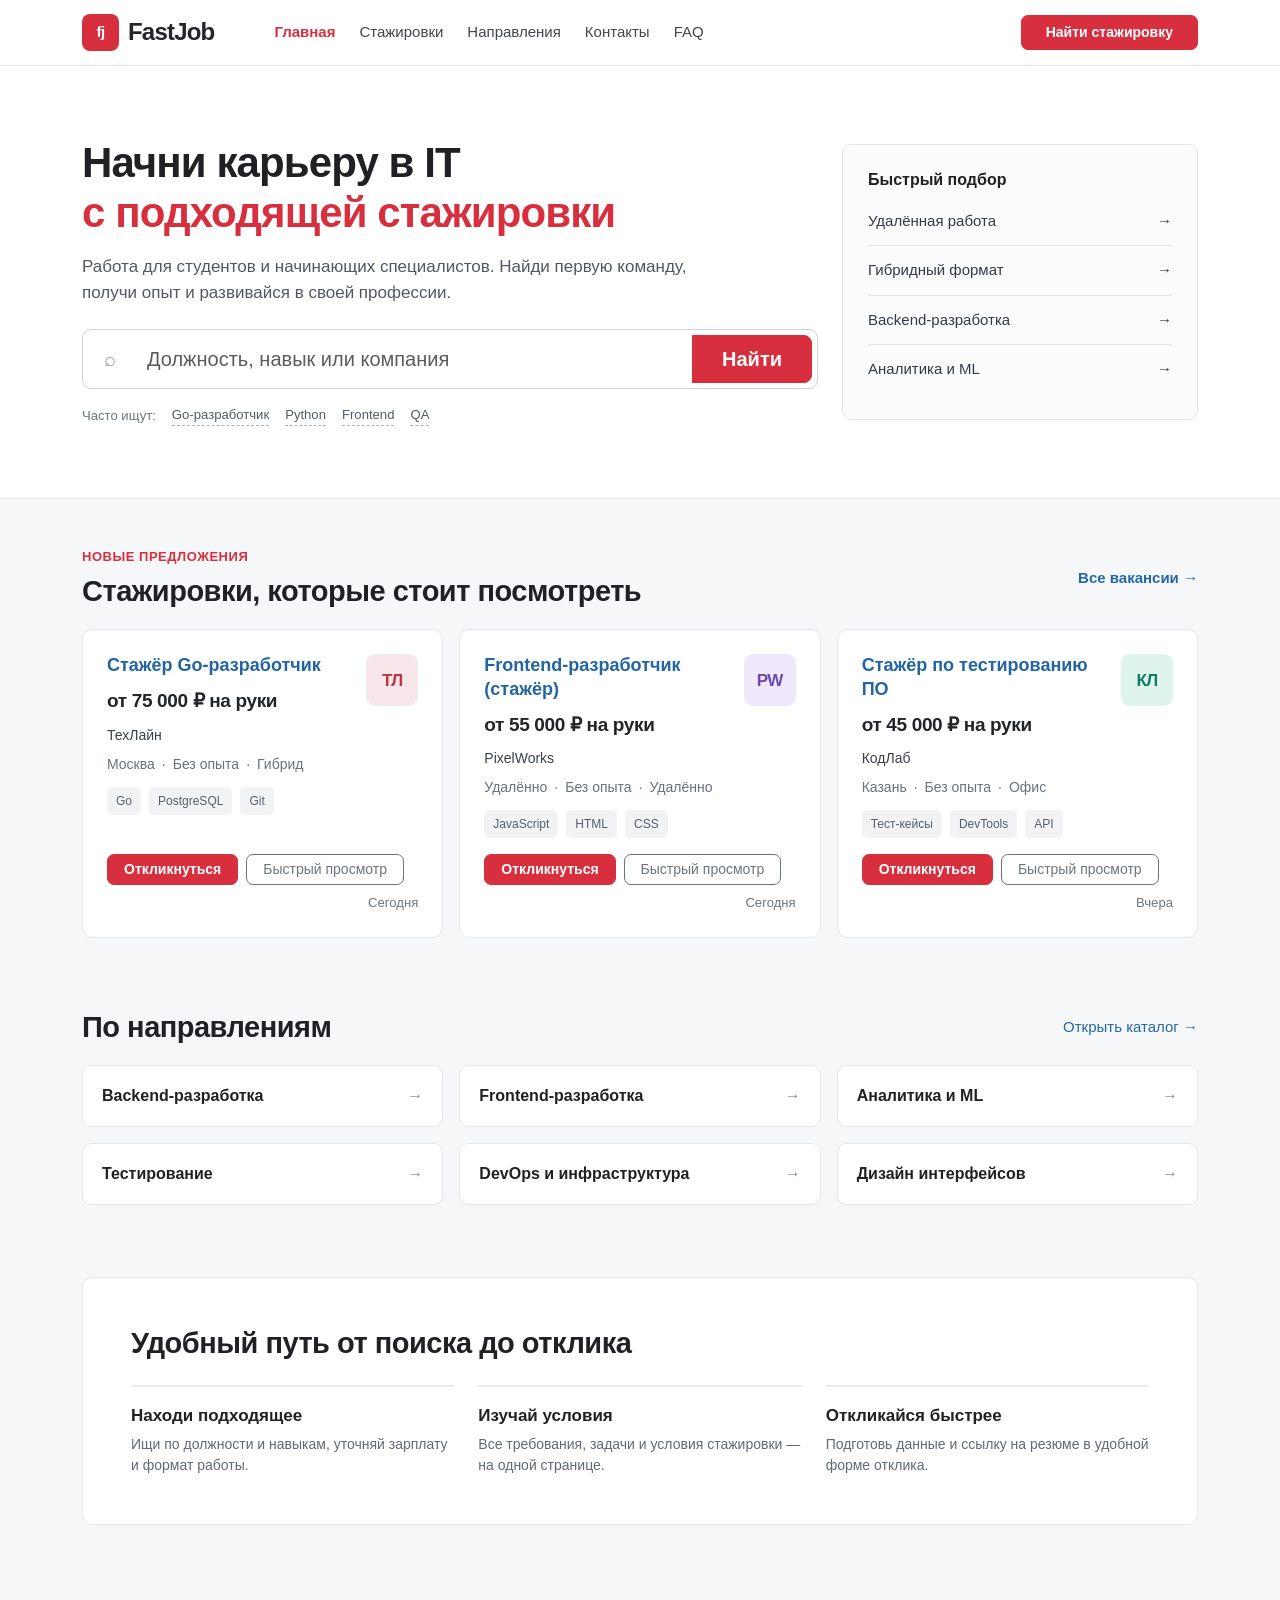
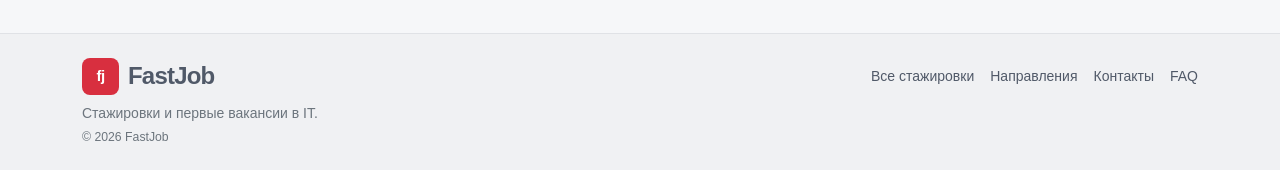
==== commit 71be21d6: "fix: finalize FastJob website" ====
--- a/index.html
+++ b/index.html
@@ -4,7 +4,7 @@
   <meta charset="UTF-8">
   <meta name="viewport" content="width=device-width, initial-scale=1">
   <meta name="description" content="FastJob — найди стажировку и начни карьеру в IT.">
-  <title>Стажировки в IT — FastJob</title>
+  <title>Главная — FastJob</title>
   <link rel="stylesheet" href="https://cdn.jsdelivr.net/npm/bootstrap@5.3.8/dist/css/bootstrap.min.css">
   <link rel="stylesheet" href="css/custom.css">
 </head>
@@ -19,7 +19,8 @@
         <ul class="navbar-nav ms-lg-5 me-auto"><li class="nav-item"><a class="nav-link active" aria-current="page" href="index.html">Главная</a></li>
 <li class="nav-item"><a class="nav-link"  href="catalog.html">Стажировки</a></li>
 <li class="nav-item"><a class="nav-link"  href="index.html#directions">Направления</a></li>
-<li class="nav-item"><a class="nav-link"  href="contacts.html">Контакты</a></li></ul>
+<li class="nav-item"><a class="nav-link"  href="contacts.html">Контакты</a></li>
+<li class="nav-item"><a class="nav-link" href="contacts.html#faq">FAQ</a></li></ul>
         <a class="btn btn-primary mt-3 mt-lg-0 px-4" href="catalog.html">Найти стажировку</a>
       </div>
     </div>
@@ -36,7 +37,7 @@
           <form action="catalog.html" method="get" class="search-panel" role="search">
             <div class="input-group input-group-lg">
               <span class="input-group-text" aria-hidden="true">⌕</span>
-              <input class="form-control" type="search" name="q" aria-label="Поиск вакансий" placeholder="Должность, навык или компания">
+              <input class="form-control" id="homeSearchQuery" type="search" name="q" aria-label="Поиск вакансий" placeholder="Должность, навык или компания">
               <button type="submit" class="btn btn-primary">Найти</button>
             </div>
           </form>
@@ -124,6 +125,7 @@
         <a href="catalog.html">Все стажировки</a>
         <a href="index.html#directions">Направления</a>
         <a href="contacts.html">Контакты</a>
+        <a href="contacts.html#faq">FAQ</a>
       </div>
     </div>
   </div>
--- a/css/custom.css
+++ b/css/custom.css
@@ -124,6 +124,11 @@
 .form-text { font-size: 12px; }
 .alert[hidden] { display: none; }
 
+/* FAQ target and long answers */
+.faq-section { scroll-margin-top: 105px; }
+.accordion-body { color: #424a55; line-height: 1.7; max-width: 960px; padding-top: 18px; padding-bottom: 22px; }
+.accordion-button { font-weight: 600; line-height: 1.5; }
+
 /* Contact page */
 .contact-row { padding: 17px 0; border-bottom: 1px solid var(--line); }
 .contact-row:last-child { border-bottom: 0; }
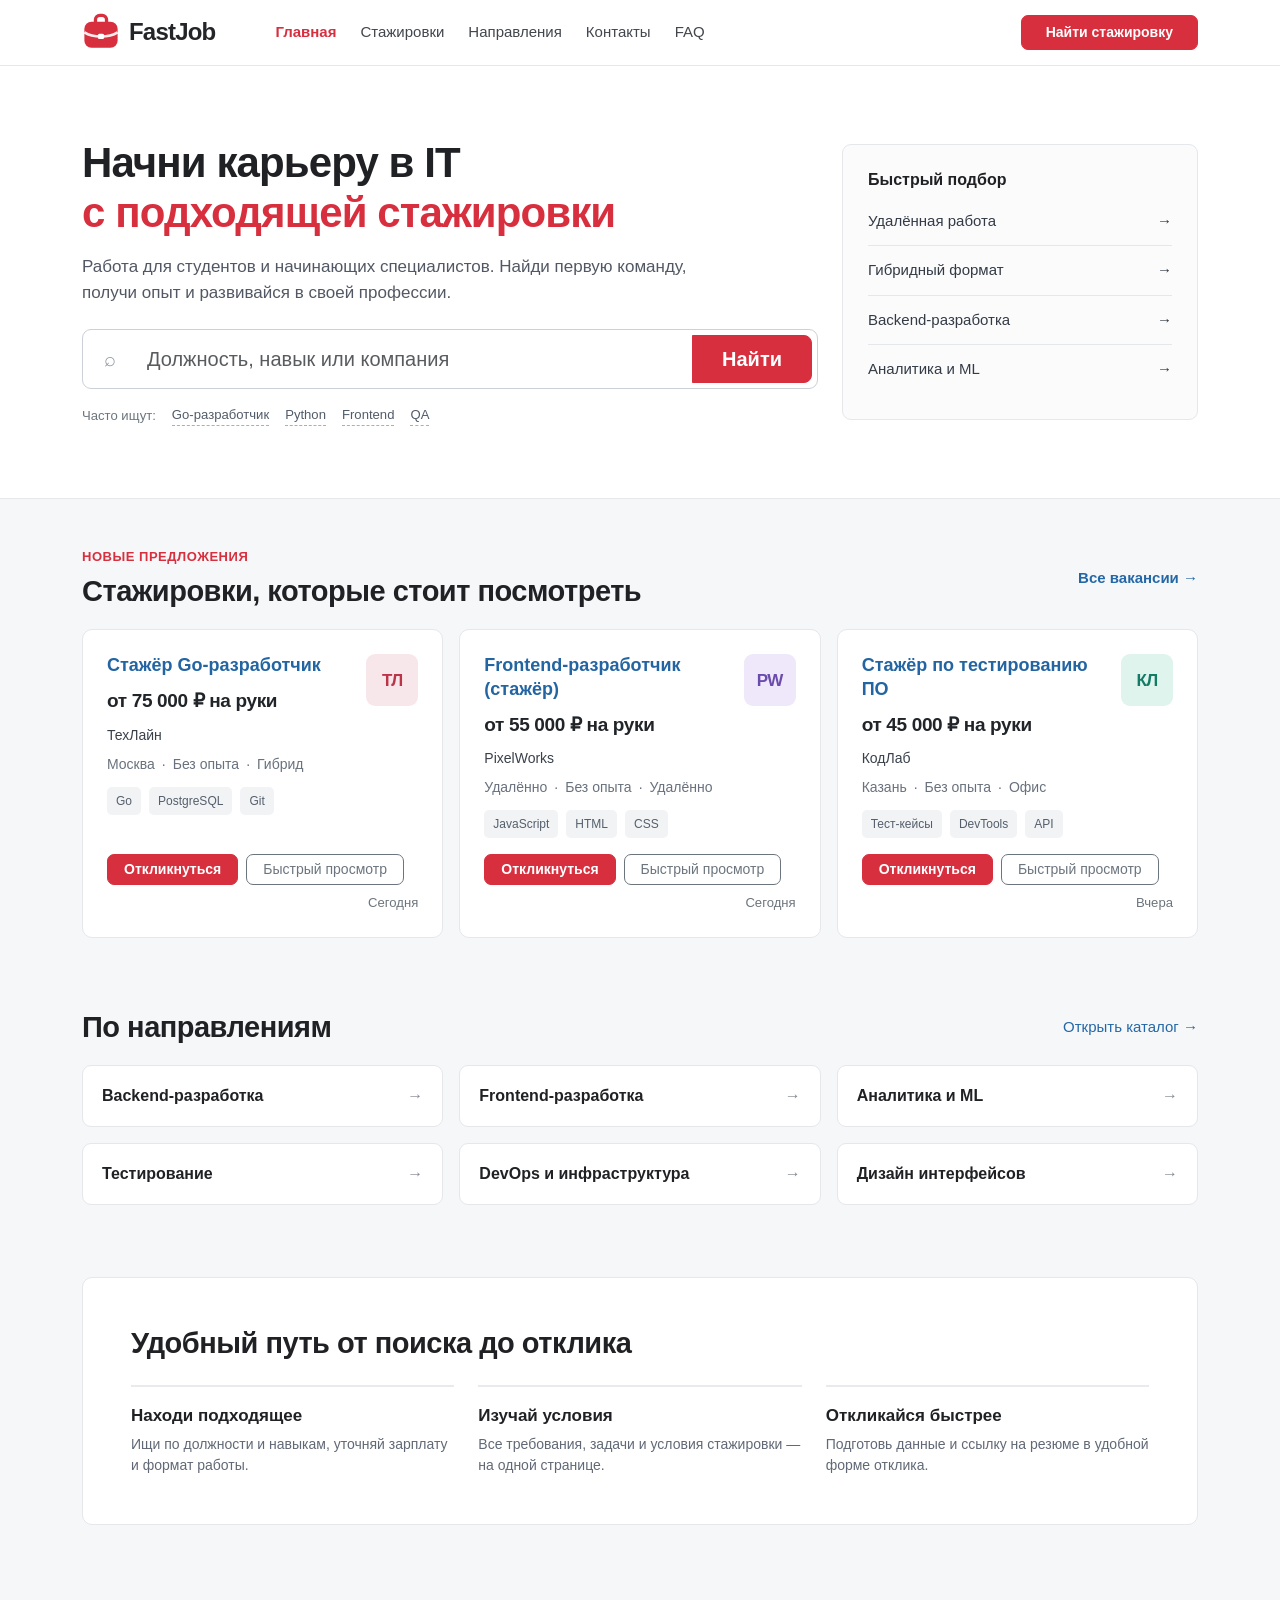
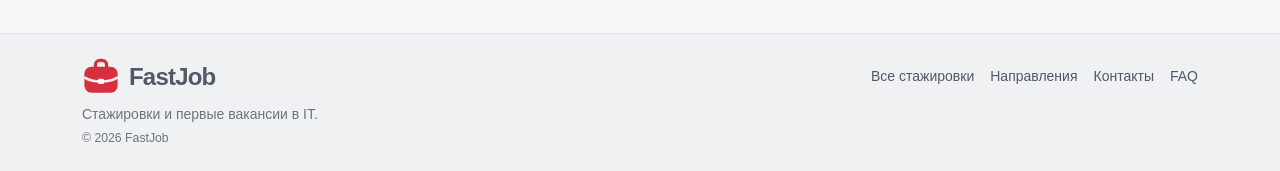
==== commit 94e088a3: "fix: improve application confirmation messages" ====
--- a/index.html
+++ b/index.html
@@ -7,13 +7,14 @@
   <title>Главная — FastJob</title>
   <link rel="stylesheet" href="https://cdn.jsdelivr.net/npm/bootstrap@5.3.8/dist/css/bootstrap.min.css">
   <link rel="stylesheet" href="css/custom.css">
+  <link rel="icon" type="image/svg+xml" href="images/favicon.svg">
 </head>
 <body>
 <a class="visually-hidden-focusable" href="#main">Перейти к содержимому</a>
 <header class="site-header sticky-top">
   <nav class="navbar navbar-expand-lg navbar-light" aria-label="Главное меню">
     <div class="container">
-      <a class="brand" href="index.html" aria-label="FastJob — главная"><span class="brand__symbol">fj</span><span>FastJob</span></a>
+      <a class="brand" href="index.html" aria-label="FastJob — главная"><img class="brand__logo" src="images/fastjob-logo.svg" alt="" width="38" height="38"><span>FastJob</span></a>
       <button class="navbar-toggler" type="button" data-bs-toggle="collapse" data-bs-target="#mainNavbar" aria-controls="mainNavbar" aria-expanded="false" aria-label="Открыть меню"><span class="navbar-toggler-icon"></span></button>
       <div class="collapse navbar-collapse" id="mainNavbar">
         <ul class="navbar-nav ms-lg-5 me-auto"><li class="nav-item"><a class="nav-link active" aria-current="page" href="index.html">Главная</a></li>
@@ -117,7 +118,7 @@
   <div class="container">
     <div class="row gy-3 align-items-start">
       <div class="col-md-6">
-        <a class="brand mb-2" href="index.html"><span class="brand__symbol">fj</span><span>FastJob</span></a>
+        <a class="brand mb-2" href="index.html"><img class="brand__logo" src="images/fastjob-logo.svg" alt="" width="38" height="38"><span>FastJob</span></a>
         <p class="text-secondary mb-1">Стажировки и первые вакансии в IT.</p>
         <p class="text-secondary small mb-0">© 2026 FastJob</p>
       </div>
--- a/css/custom.css
+++ b/css/custom.css
@@ -124,6 +124,32 @@
 .form-text { font-size: 12px; }
 .alert[hidden] { display: none; }
 
+/* Confirmation after submitting the application form */
+.application-success { padding: 12px 0 6px; }
+.application-success[hidden] { display: none; }
+.application-success__check {
+  display: grid;
+  place-items: center;
+  width: 70px;
+  height: 70px;
+  border-radius: 50%;
+  background: #e7f6ee;
+  color: #188452;
+  font-size: 34px;
+  font-weight: 700;
+}
+.application-success__summary { max-width: 510px; line-height: 1.65; color: #515963; }
+.application-success__note {
+  max-width: 540px;
+  padding: 14px 18px;
+  border: 1px solid #e2e7eb;
+  border-radius: 8px;
+  background: #f7f8f9;
+  color: #59616c;
+  font-size: 13px;
+  line-height: 1.55;
+}
+
 /* FAQ target and long answers */
 .faq-section { scroll-margin-top: 105px; }
 .accordion-body { color: #424a55; line-height: 1.7; max-width: 960px; padding-top: 18px; padding-bottom: 22px; }
@@ -164,3 +190,6 @@
   .results-toolbar select { width: 100%; }
   .site-footer { margin-top: 40px; }
 }
+
+/* FastJob identity */
+.brand__logo { display: block; flex: 0 0 38px; width: 38px; height: 38px; }
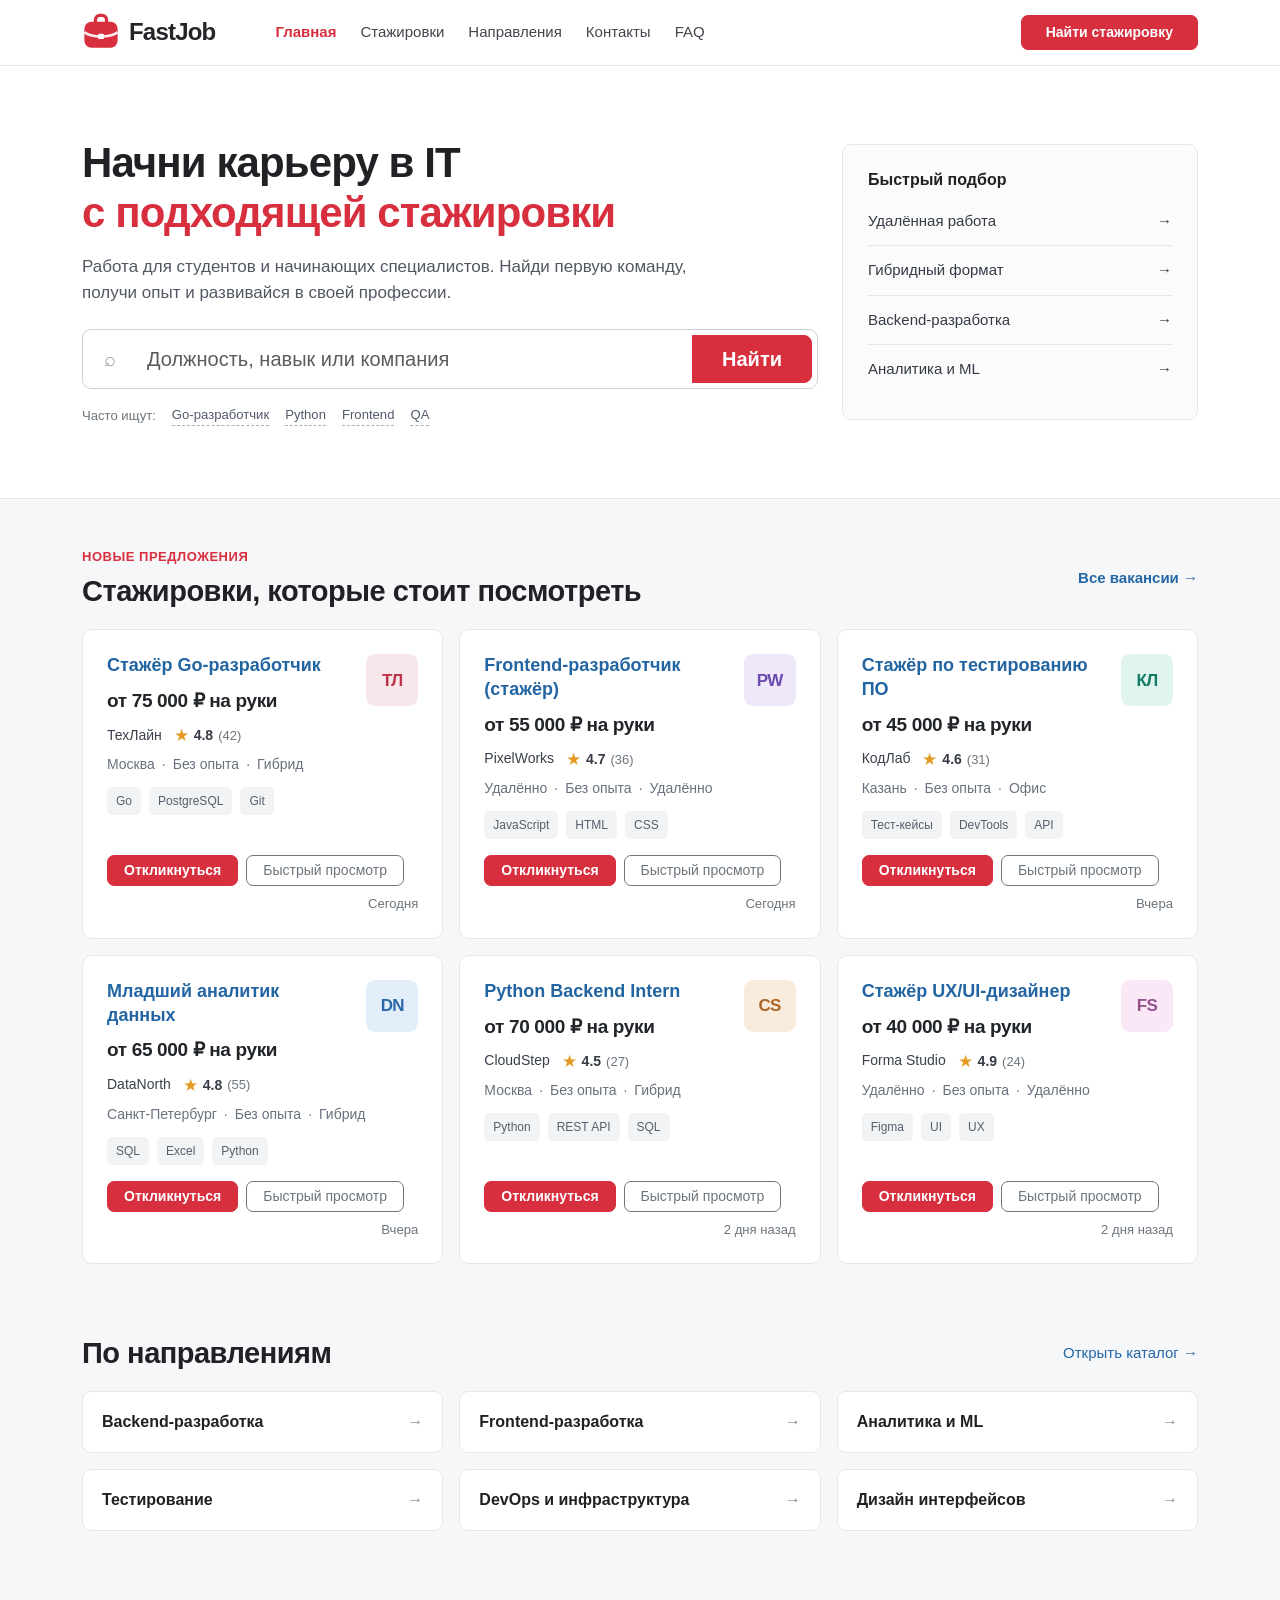
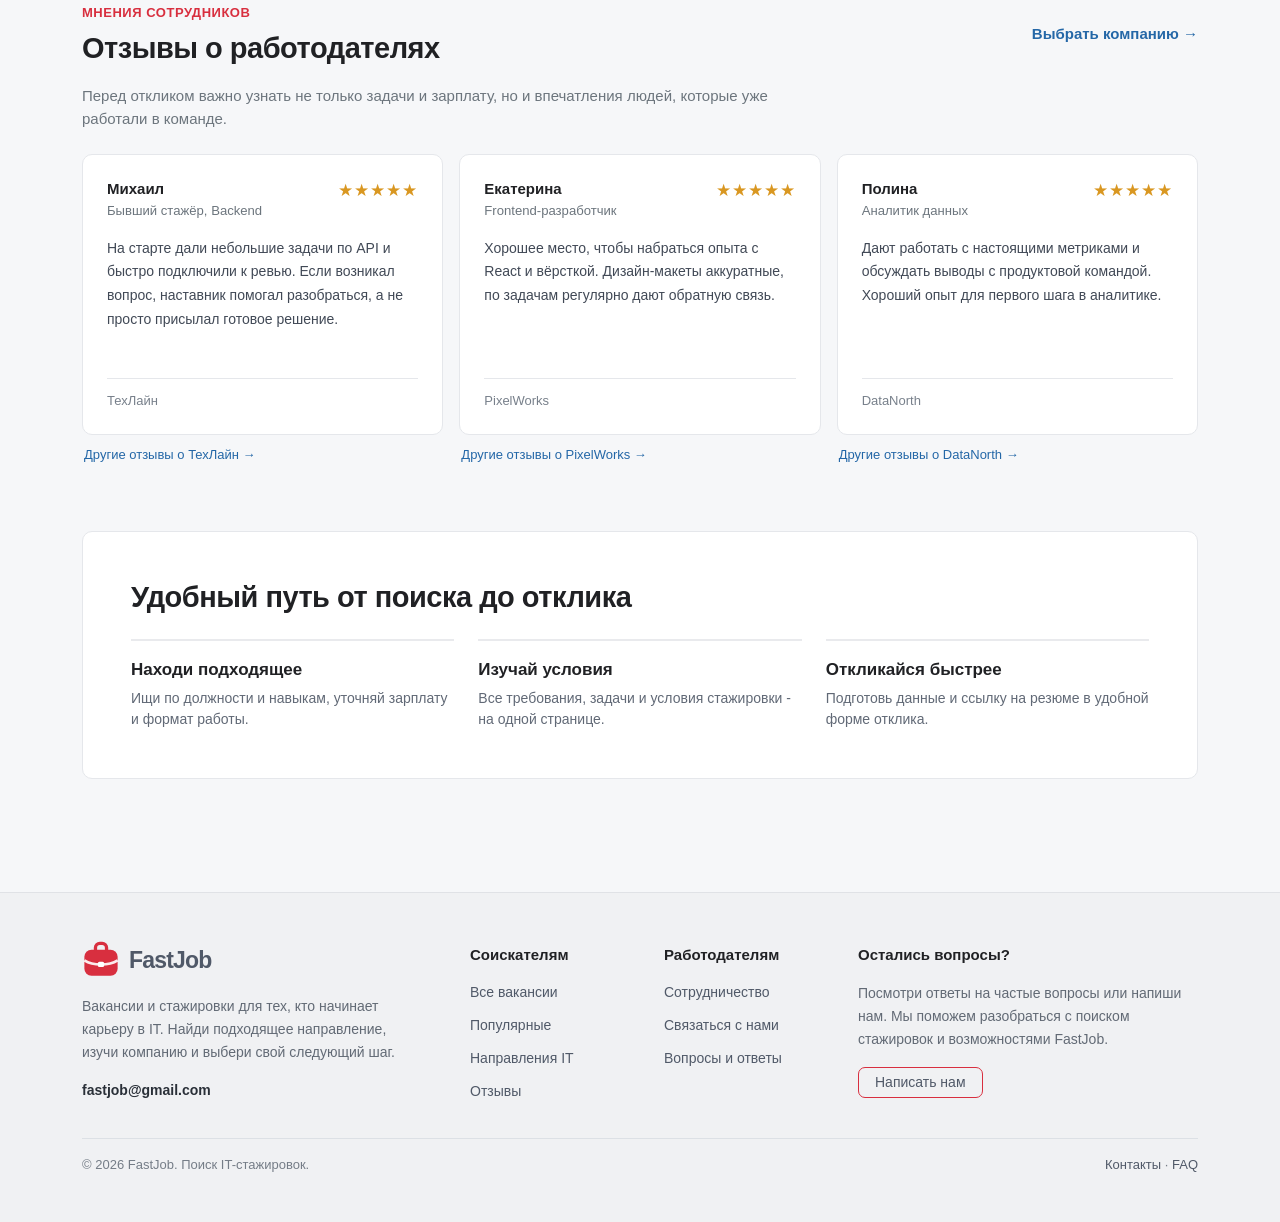
==== commit 5fb1e33f: "minor fixes" ====
--- a/index.html
+++ b/index.html
@@ -3,8 +3,8 @@
 <head>
   <meta charset="UTF-8">
   <meta name="viewport" content="width=device-width, initial-scale=1">
-  <meta name="description" content="FastJob — найди стажировку и начни карьеру в IT.">
-  <title>Главная — FastJob</title>
+  <meta name="description" content="FastJob - найди стажировку и начни карьеру в IT.">
+  <title>Главная - FastJob</title>
   <link rel="stylesheet" href="https://cdn.jsdelivr.net/npm/bootstrap@5.3.8/dist/css/bootstrap.min.css">
   <link rel="stylesheet" href="css/custom.css">
   <link rel="icon" type="image/svg+xml" href="images/favicon.svg">
@@ -14,7 +14,7 @@
 <header class="site-header sticky-top">
   <nav class="navbar navbar-expand-lg navbar-light" aria-label="Главное меню">
     <div class="container">
-      <a class="brand" href="index.html" aria-label="FastJob — главная"><img class="brand__logo" src="images/fastjob-logo.svg" alt="" width="38" height="38"><span>FastJob</span></a>
+      <a class="brand" href="index.html" aria-label="FastJob - главная"><img class="brand__logo" src="images/fastjob-logo.svg" alt="" width="38" height="38"><span>FastJob</span></a>
       <button class="navbar-toggler" type="button" data-bs-toggle="collapse" data-bs-target="#mainNavbar" aria-controls="mainNavbar" aria-expanded="false" aria-label="Открыть меню"><span class="navbar-toggler-icon"></span></button>
       <div class="collapse navbar-collapse" id="mainNavbar">
         <ul class="navbar-nav ms-lg-5 me-auto"><li class="nav-item"><a class="nav-link active" aria-current="page" href="index.html">Главная</a></li>
@@ -83,12 +83,24 @@
     </div>
   </section>
 
+  <section class="container py-5" id="employer-reviews">
+    <div class="section-heading">
+      <div>
+        <div class="kicker mb-2">Мнения сотрудников</div>
+        <h2 class="section-title mb-0">Отзывы о работодателях</h2>
+      </div>
+      <a class="text-decoration-none fw-semibold" href="catalog.html">Выбрать компанию →</a>
+    </div>
+    <p class="text-secondary mb-4 review-intro">Перед откликом важно узнать не только задачи и зарплату, но и впечатления людей, которые уже работали в команде.</p>
+    <div class="row g-3" id="homeReviews"></div>
+  </section>
+
   <section class="container py-5">
     <div class="surface p-4 p-md-5">
       <h2 class="section-title mb-4">Удобный путь от поиска до отклика</h2>
       <div class="row g-4">
         <div class="col-md-4"><div class="benefit-item"><h3>Находи подходящее</h3><p class="mb-0">Ищи по должности и навыкам, уточняй зарплату и формат работы.</p></div></div>
-        <div class="col-md-4"><div class="benefit-item"><h3>Изучай условия</h3><p class="mb-0">Все требования, задачи и условия стажировки — на одной странице.</p></div></div>
+        <div class="col-md-4"><div class="benefit-item"><h3>Изучай условия</h3><p class="mb-0">Все требования, задачи и условия стажировки - на одной странице.</p></div></div>
         <div class="col-md-4"><div class="benefit-item"><h3>Откликайся быстрее</h3><p class="mb-0">Подготовь данные и ссылку на резюме в удобной форме отклика.</p></div></div>
       </div>
     </div>
@@ -114,20 +126,40 @@
     </div>
   </div>
 </div>
-<footer class="site-footer py-4">
+<footer class="site-footer py-5">
   <div class="container">
-    <div class="row gy-3 align-items-start">
-      <div class="col-md-6">
-        <a class="brand mb-2" href="index.html"><img class="brand__logo" src="images/fastjob-logo.svg" alt="" width="38" height="38"><span>FastJob</span></a>
-        <p class="text-secondary mb-1">Стажировки и первые вакансии в IT.</p>
-        <p class="text-secondary small mb-0">© 2026 FastJob</p>
+    <div class="row g-4 g-lg-5">
+      <div class="col-12 col-md-6 col-lg-4">
+        <a class="brand mb-3" href="index.html"><img class="brand__logo" src="images/fastjob-logo.svg" alt="" width="38" height="38"><span>FastJob</span></a>
+        <p class="footer-about mb-3">Вакансии и стажировки для тех, кто начинает карьеру в IT. Найди подходящее направление, изучи компанию и выбери свой следующий шаг.</p>
+        <a class="footer-email" href="mailto:fastjob@gmail.com">fastjob@gmail.com</a>
       </div>
-      <div class="col-md-6 text-md-end d-flex flex-wrap justify-content-md-end gap-3 pt-md-2">
-        <a href="catalog.html">Все стажировки</a>
-        <a href="index.html#directions">Направления</a>
-        <a href="contacts.html">Контакты</a>
-        <a href="contacts.html#faq">FAQ</a>
+      <div class="col-6 col-md-3 col-lg-2">
+        <h2 class="footer-heading">Соискателям</h2>
+        <ul class="footer-links">
+          <li><a href="catalog.html">Все вакансии</a></li>
+          <li><a href="index.html#popular">Популярные</a></li>
+          <li><a href="index.html#directions">Направления IT</a></li>
+          <li><a href="index.html#employer-reviews">Отзывы</a></li>
+        </ul>
       </div>
+      <div class="col-6 col-md-3 col-lg-2">
+        <h2 class="footer-heading">Работодателям</h2>
+        <ul class="footer-links">
+          <li><a href="contacts.html">Сотрудничество</a></li>
+          <li><a href="contacts.html#feedbackForm">Связаться с нами</a></li>
+          <li><a href="contacts.html#faq">Вопросы и ответы</a></li>
+        </ul>
+      </div>
+      <div class="col-12 col-md-6 col-lg-4">
+        <h2 class="footer-heading">Остались вопросы?</h2>
+        <p class="footer-about mb-3">Посмотри ответы на частые вопросы или напиши нам. Мы поможем разобраться с поиском стажировок и возможностями FastJob.</p>
+        <a class="btn btn-outline-primary btn-sm px-3" href="contacts.html#feedbackForm">Написать нам</a>
+      </div>
+    </div>
+    <div class="footer-bottom d-flex flex-wrap justify-content-between gap-2 mt-4 pt-3">
+      <span>© 2026 FastJob. Поиск IT-стажировок.</span>
+      <span><a href="contacts.html">Контакты</a> <span aria-hidden="true">·</span> <a href="contacts.html#faq">FAQ</a></span>
     </div>
   </div>
 </footer>
--- a/css/custom.css
+++ b/css/custom.css
@@ -193,3 +193,39 @@
 
 /* FastJob identity */
 .brand__logo { display: block; flex: 0 0 38px; width: 38px; height: 38px; }
+
+
+/* Employer ratings and reviews */
+.employer-rating { display: inline-flex; align-items: center; gap: 5px; margin-left: 8px; white-space: nowrap; font-size: 13px; color: #353b44; vertical-align: middle; }
+.employer-rating strong { font-size: 14px; }
+.employer-rating__star { color: #e49b23; font-size: 17px; line-height: 1; }
+.review-intro { max-width: 750px; }
+.review-card { display: flex; flex-direction: column; padding: 23px 24px; border: 1px solid var(--line); border-radius: 10px; background: #fff; }
+.review-card__head { display: flex; align-items: flex-start; justify-content: space-between; gap: 12px; margin-bottom: 16px; }
+.review-card__stars, .review-score-stars { color: #d99721; letter-spacing: 1px; white-space: nowrap; font-size: 17px; }
+.review-card__text { flex: 1; color: #414956; font-size: 14px; line-height: 1.7; margin-bottom: 16px; }
+.review-card__company { font-size: 13px; color: #78808b; padding-top: 12px; border-top: 1px solid var(--line); }
+.review-card__more { display: inline-block; margin: 10px 2px 0; color: #2467a7; font-size: 13px; text-decoration: none; }
+.review-card__more:hover { text-decoration: underline; }
+.review-total { display: inline-flex; gap: 9px; align-items: center; }
+.review-score { font-size: 24px; font-weight: 700; }
+#reviews { scroll-margin-top: 105px; }
+#feedbackForm { scroll-margin-top: 105px; }
+
+/* Expanded site footer */
+.site-footer { margin-top: 65px; }
+.site-footer .brand { font-size: 23px; }
+.footer-heading { font-size: 15px; font-weight: 700; margin: 5px 0 18px; }
+.footer-about { max-width: 370px; color: #626a75; line-height: 1.65; }
+.footer-links { margin: 0; padding: 0; list-style: none; }
+.footer-links li { margin-bottom: 12px; }
+.site-footer .footer-email { font-weight: 600; color: #2a3038; }
+.footer-bottom { border-top: 1px solid #dce0e5; color: #757d87; font-size: 13px; }
+
+@media (max-width: 575.98px) {
+  .review-card { padding: 18px; }
+  .review-total { flex-wrap: wrap; }
+}
+
+.rating-link { display: inline-block; text-decoration: none; }
+.rating-link:hover .employer-rating { color: var(--accent); }
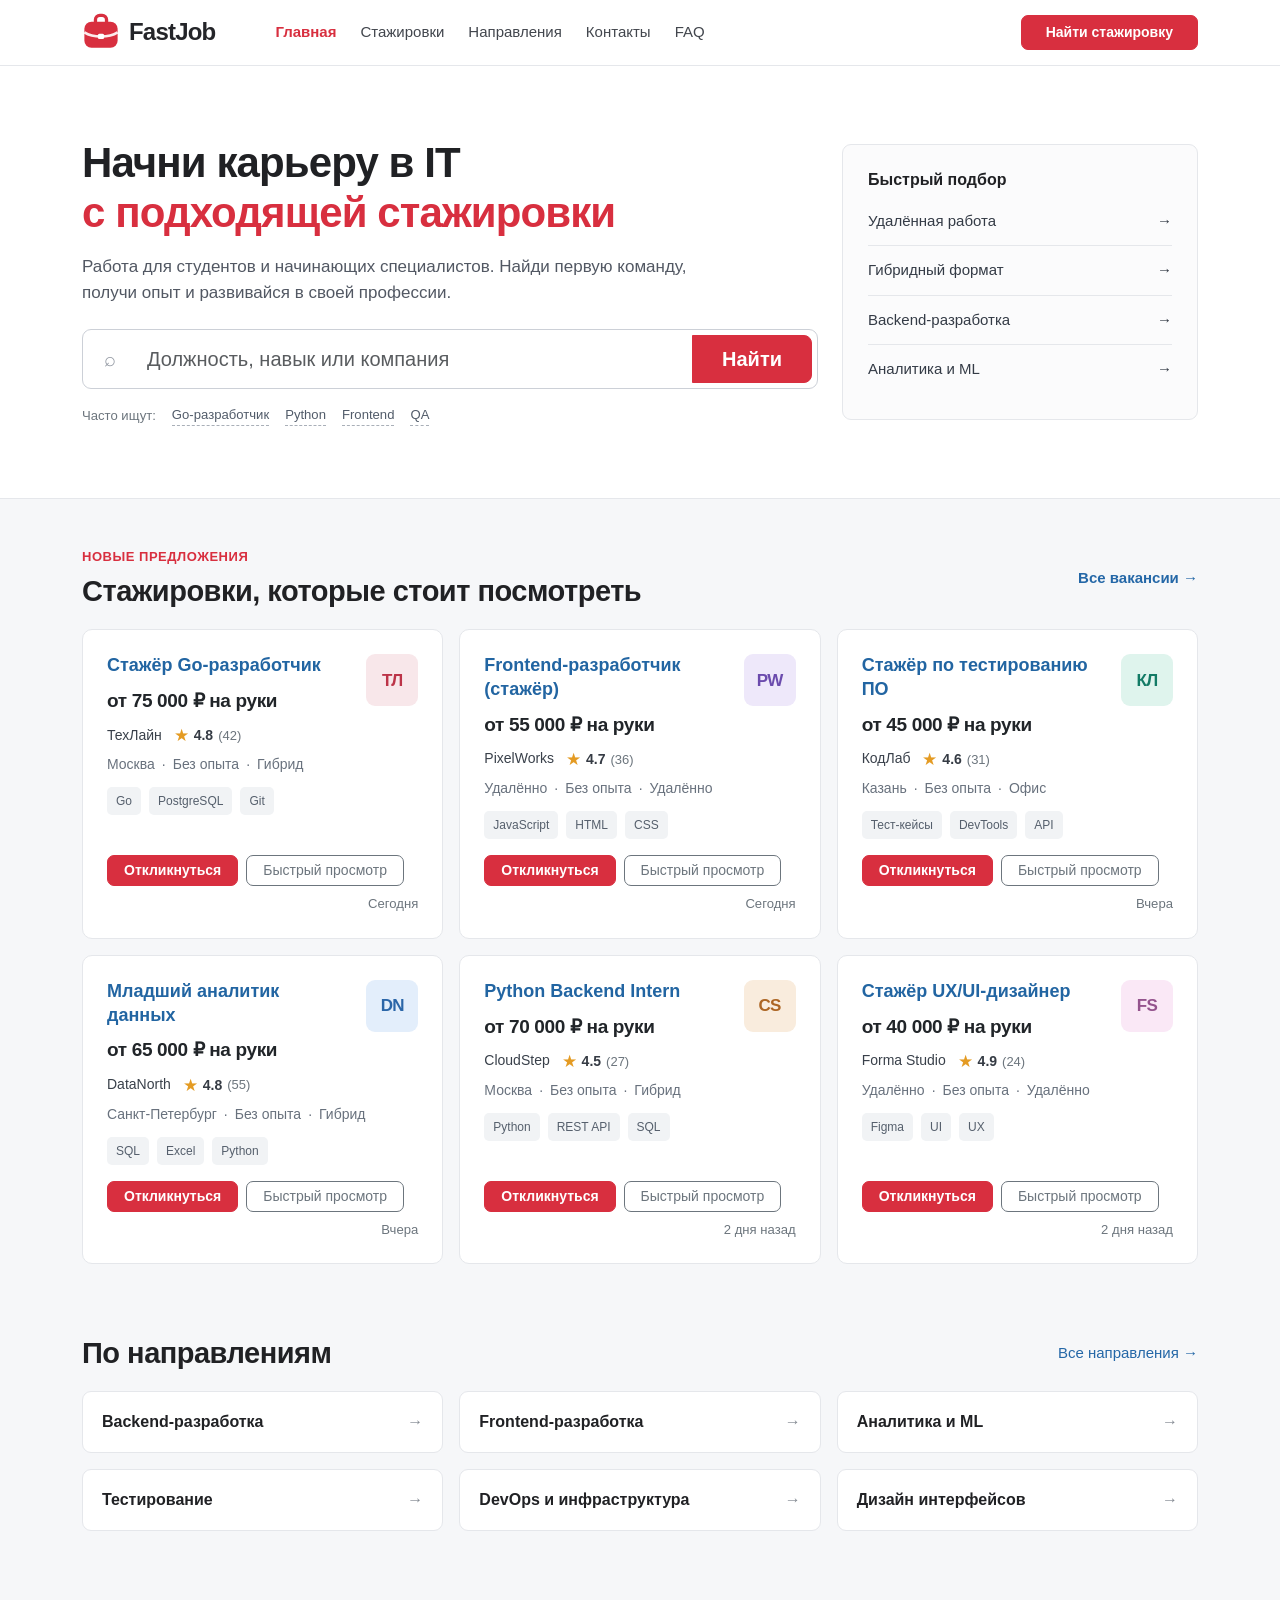
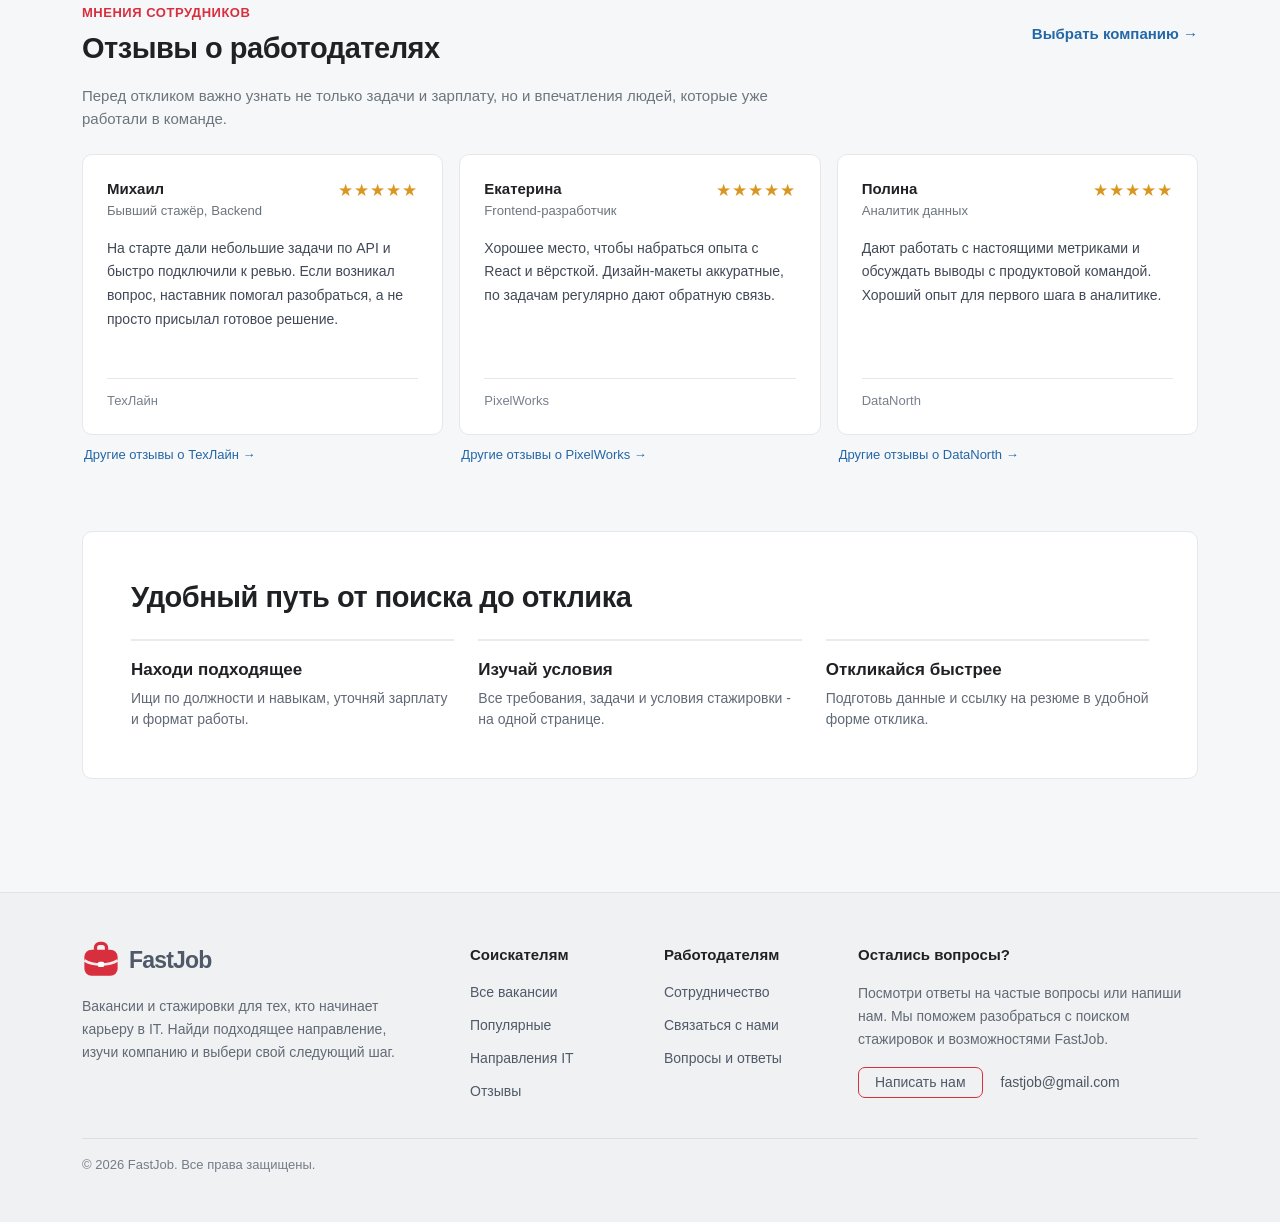
==== commit c8b016c7: "feat: add IT directions page and update footer" ====
--- a/index.html
+++ b/index.html
@@ -19,7 +19,7 @@
       <div class="collapse navbar-collapse" id="mainNavbar">
         <ul class="navbar-nav ms-lg-5 me-auto"><li class="nav-item"><a class="nav-link active" aria-current="page" href="index.html">Главная</a></li>
 <li class="nav-item"><a class="nav-link"  href="catalog.html">Стажировки</a></li>
-<li class="nav-item"><a class="nav-link"  href="index.html#directions">Направления</a></li>
+<li class="nav-item"><a class="nav-link"  href="directions.html">Направления</a></li>
 <li class="nav-item"><a class="nav-link"  href="contacts.html">Контакты</a></li>
 <li class="nav-item"><a class="nav-link" href="contacts.html#faq">FAQ</a></li></ul>
         <a class="btn btn-primary mt-3 mt-lg-0 px-4" href="catalog.html">Найти стажировку</a>
@@ -72,14 +72,14 @@
   </section>
 
   <section class="container py-4" id="directions">
-    <div class="section-heading"><h2 class="section-title mb-0">По направлениям</h2><a class="text-decoration-none" href="catalog.html">Открыть каталог →</a></div>
+    <div class="section-heading"><h2 class="section-title mb-0">По направлениям</h2><a class="text-decoration-none" href="directions.html">Все направления →</a></div>
     <div class="row g-3">
-      <div class="col-12 col-sm-6 col-lg-4"><a class="category-link" href="catalog.html?direction=Backend">Backend-разработка <span class="arrow">→</span></a></div>
-      <div class="col-12 col-sm-6 col-lg-4"><a class="category-link" href="catalog.html?direction=Frontend">Frontend-разработка <span class="arrow">→</span></a></div>
-      <div class="col-12 col-sm-6 col-lg-4"><a class="category-link" href="catalog.html?direction=Data">Аналитика и ML <span class="arrow">→</span></a></div>
-      <div class="col-12 col-sm-6 col-lg-4"><a class="category-link" href="catalog.html?direction=QA">Тестирование <span class="arrow">→</span></a></div>
-      <div class="col-12 col-sm-6 col-lg-4"><a class="category-link" href="catalog.html?direction=DevOps">DevOps и инфраструктура <span class="arrow">→</span></a></div>
-      <div class="col-12 col-sm-6 col-lg-4"><a class="category-link" href="catalog.html?direction=Design">Дизайн интерфейсов <span class="arrow">→</span></a></div>
+      <div class="col-12 col-sm-6 col-lg-4"><a class="category-link" href="directions.html#backend">Backend-разработка <span class="arrow">→</span></a></div>
+      <div class="col-12 col-sm-6 col-lg-4"><a class="category-link" href="directions.html#frontend">Frontend-разработка <span class="arrow">→</span></a></div>
+      <div class="col-12 col-sm-6 col-lg-4"><a class="category-link" href="directions.html#data">Аналитика и ML <span class="arrow">→</span></a></div>
+      <div class="col-12 col-sm-6 col-lg-4"><a class="category-link" href="directions.html#qa">Тестирование <span class="arrow">→</span></a></div>
+      <div class="col-12 col-sm-6 col-lg-4"><a class="category-link" href="directions.html#devops">DevOps и инфраструктура <span class="arrow">→</span></a></div>
+      <div class="col-12 col-sm-6 col-lg-4"><a class="category-link" href="directions.html#design">Дизайн интерфейсов <span class="arrow">→</span></a></div>
     </div>
   </section>
 
@@ -132,14 +132,13 @@
       <div class="col-12 col-md-6 col-lg-4">
         <a class="brand mb-3" href="index.html"><img class="brand__logo" src="images/fastjob-logo.svg" alt="" width="38" height="38"><span>FastJob</span></a>
         <p class="footer-about mb-3">Вакансии и стажировки для тех, кто начинает карьеру в IT. Найди подходящее направление, изучи компанию и выбери свой следующий шаг.</p>
-        <a class="footer-email" href="mailto:fastjob@gmail.com">fastjob@gmail.com</a>
       </div>
       <div class="col-6 col-md-3 col-lg-2">
         <h2 class="footer-heading">Соискателям</h2>
         <ul class="footer-links">
           <li><a href="catalog.html">Все вакансии</a></li>
           <li><a href="index.html#popular">Популярные</a></li>
-          <li><a href="index.html#directions">Направления IT</a></li>
+          <li><a href="directions.html">Направления IT</a></li>
           <li><a href="index.html#employer-reviews">Отзывы</a></li>
         </ul>
       </div>
@@ -154,13 +153,13 @@
       <div class="col-12 col-md-6 col-lg-4">
         <h2 class="footer-heading">Остались вопросы?</h2>
         <p class="footer-about mb-3">Посмотри ответы на частые вопросы или напиши нам. Мы поможем разобраться с поиском стажировок и возможностями FastJob.</p>
-        <a class="btn btn-outline-primary btn-sm px-3" href="contacts.html#feedbackForm">Написать нам</a>
+        <div class="footer-contact-actions">
+          <a class="btn btn-outline-primary btn-sm px-3" href="contacts.html#feedbackForm">Написать нам</a>
+          <a class="footer-email" href="mailto:fastjob@gmail.com">fastjob@gmail.com</a>
+        </div>
       </div>
     </div>
-    <div class="footer-bottom d-flex flex-wrap justify-content-between gap-2 mt-4 pt-3">
-      <span>© 2026 FastJob. Поиск IT-стажировок.</span>
-      <span><a href="contacts.html">Контакты</a> <span aria-hidden="true">·</span> <a href="contacts.html#faq">FAQ</a></span>
-    </div>
+    <div class="footer-bottom mt-4 pt-3">© 2026 FastJob. Все права защищены.</div>
   </div>
 </footer>
 <button class="back-to-top" id="backToTop" type="button" aria-label="Наверх" title="Наверх">↑</button>
--- a/css/custom.css
+++ b/css/custom.css
@@ -219,7 +219,7 @@
 .footer-about { max-width: 370px; color: #626a75; line-height: 1.65; }
 .footer-links { margin: 0; padding: 0; list-style: none; }
 .footer-links li { margin-bottom: 12px; }
-.site-footer .footer-email { font-weight: 600; color: #2a3038; }
+.site-footer .footer-email { font-weight: 400; color: #4d5662; }
 .footer-bottom { border-top: 1px solid #dce0e5; color: #757d87; font-size: 13px; }
 
 @media (max-width: 575.98px) {
@@ -229,3 +229,30 @@
 
 .rating-link { display: inline-block; text-decoration: none; }
 .rating-link:hover .employer-rating { color: var(--accent); }
+
+/* Directions page */
+.direction-page-intro { padding: 10px 0 6px; }
+.direction-page-intro__text { max-width: 740px; color: #626a75; line-height: 1.7; font-size: 16px; }
+.direction-detail { scroll-margin-top: 110px; display: flex; flex-direction: column; background: #fff; border: 1px solid var(--line); border-radius: 10px; padding: 26px 28px; }
+.direction-detail:hover { border-color: #cbd0d9; }
+.direction-detail__head { display: flex; align-items: flex-start; justify-content: space-between; gap: 15px; margin-bottom: 14px; }
+.direction-detail__eyebrow { display: block; margin-bottom: 9px; color: #747d88; font-size: 12px; letter-spacing: .02em; }
+.direction-detail__title { margin: 0; font-size: 21px; line-height: 1.3; font-weight: 700; }
+.direction-detail__count { flex: 0 0 auto; font-size: 12px; padding: 6px 10px; border-radius: 6px; color: #8e2934; background: #fff1f2; white-space: nowrap; }
+.direction-detail__intro { margin: 0 0 20px; line-height: 1.7; color: #565e69; }
+.direction-detail__label { margin: 0 0 12px; font-size: 14px; font-weight: 700; }
+.direction-detail__tasks { padding-left: 20px; margin: 0 0 22px; color: #555e69; line-height: 1.55; }
+.direction-detail__tasks li { padding-bottom: 6px; }
+.direction-detail__roles { margin: 2px 0 20px; color: #555f6b; line-height: 1.55; font-size: 13px; }
+.direction-detail__roles span { font-weight: 700; color: #343b44; }
+.direction-detail__link { margin-top: auto; align-self: start; font-size: 14px; font-weight: 700; text-decoration: none; }
+.direction-detail__link:hover { text-decoration: underline; }
+.direction-step__number { display: block; margin-bottom: 12px; font-size: 13px; font-weight: 700; color: var(--accent); }
+.direction-step h3 { font-size: 16px; font-weight: 700; }
+.direction-step p { color: #65707c; font-size: 14px; line-height: 1.65; margin-bottom: 0; }
+.footer-contact-actions { display: flex; flex-wrap: wrap; align-items: center; gap: 12px 18px; }
+.footer-contact-actions .footer-email { font-weight: 400; text-decoration: none; overflow-wrap: anywhere; }
+@media (max-width: 575.98px) {
+  .direction-detail { padding: 21px 19px; }
+  .direction-detail__head { flex-wrap: wrap; }
+}
